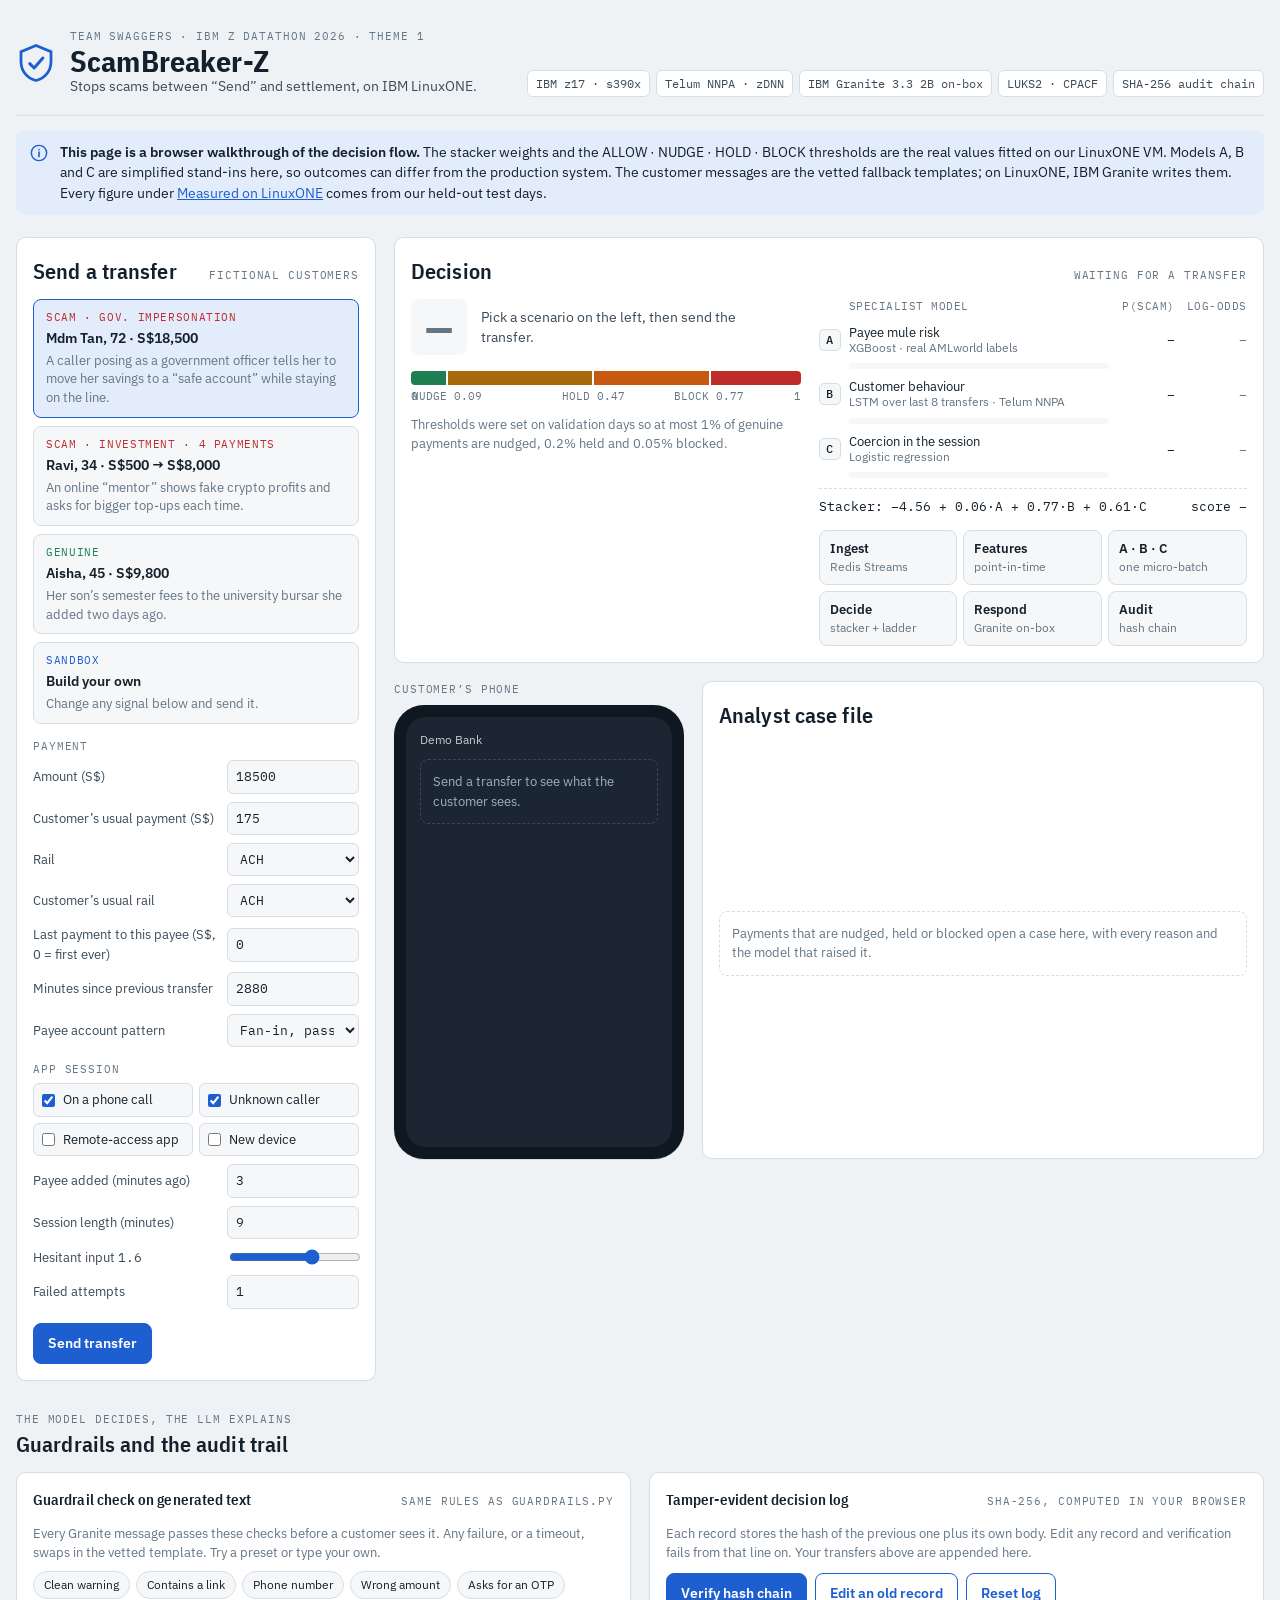
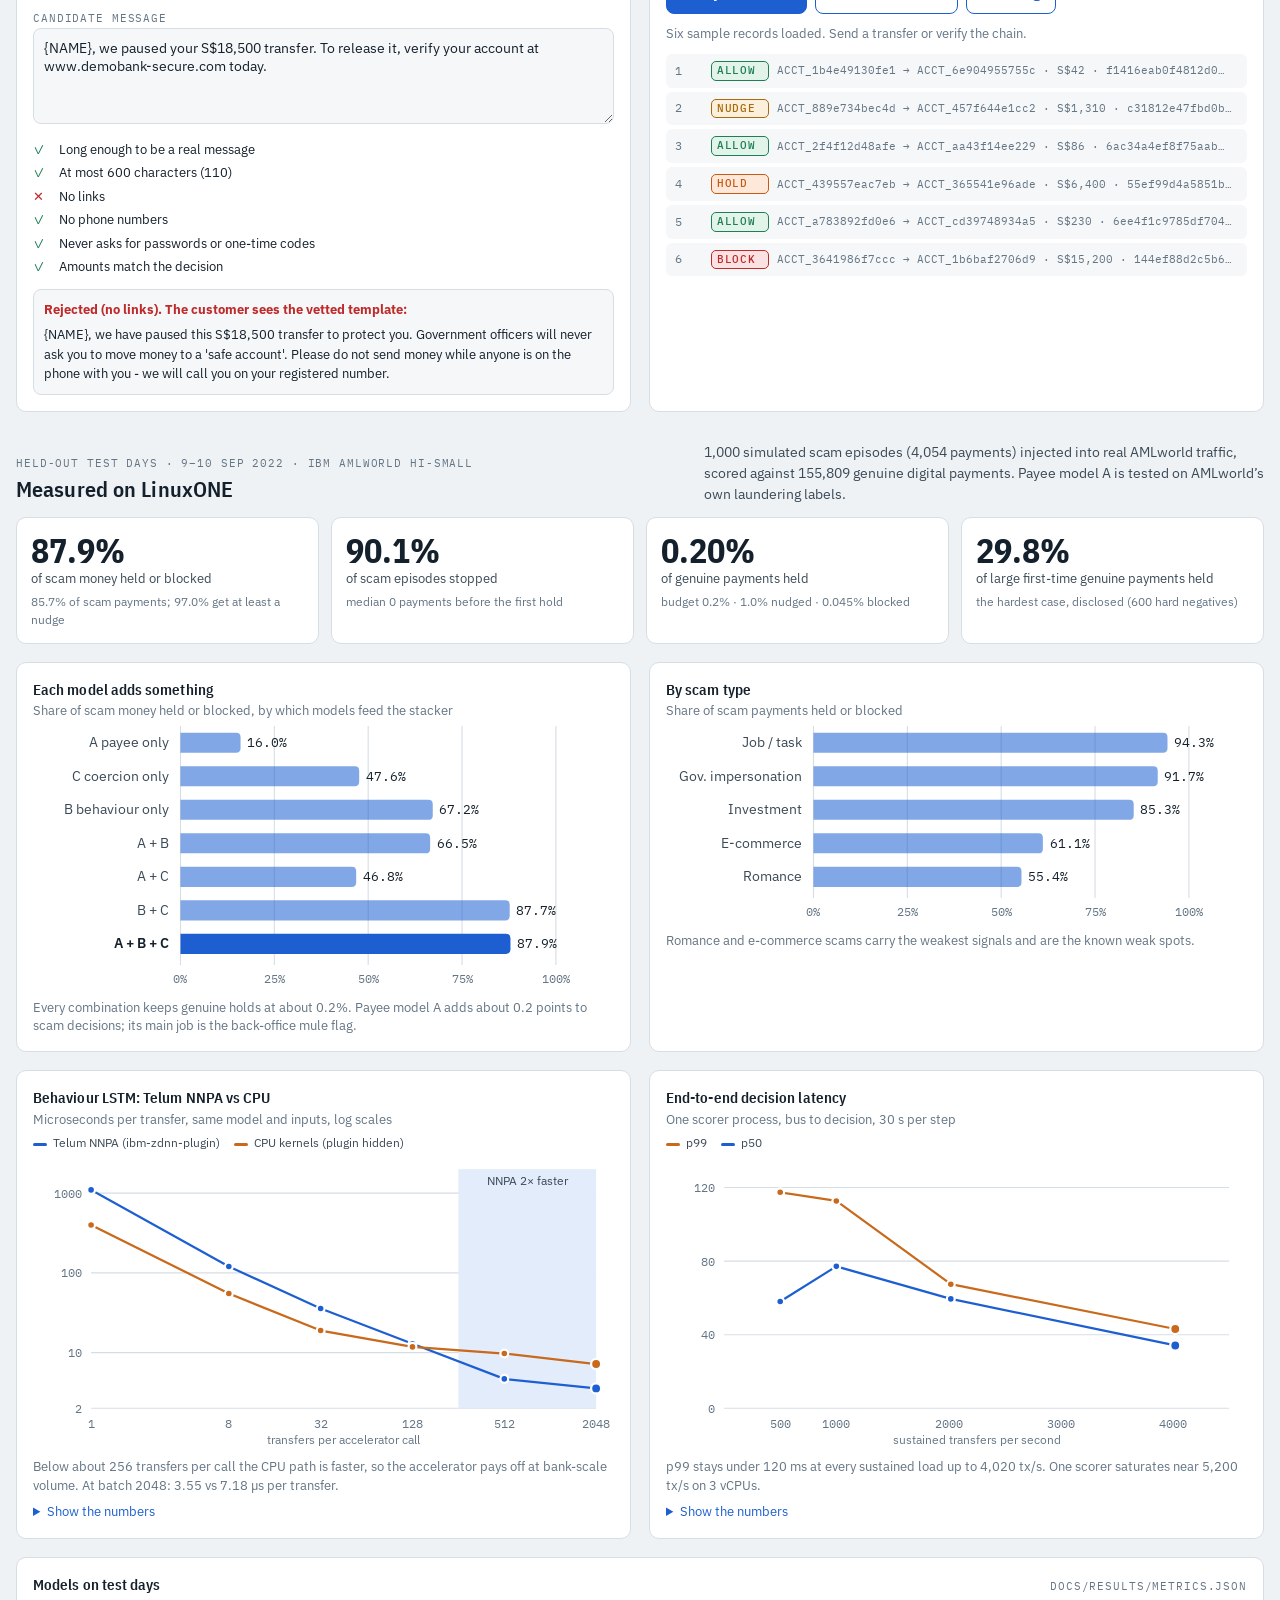
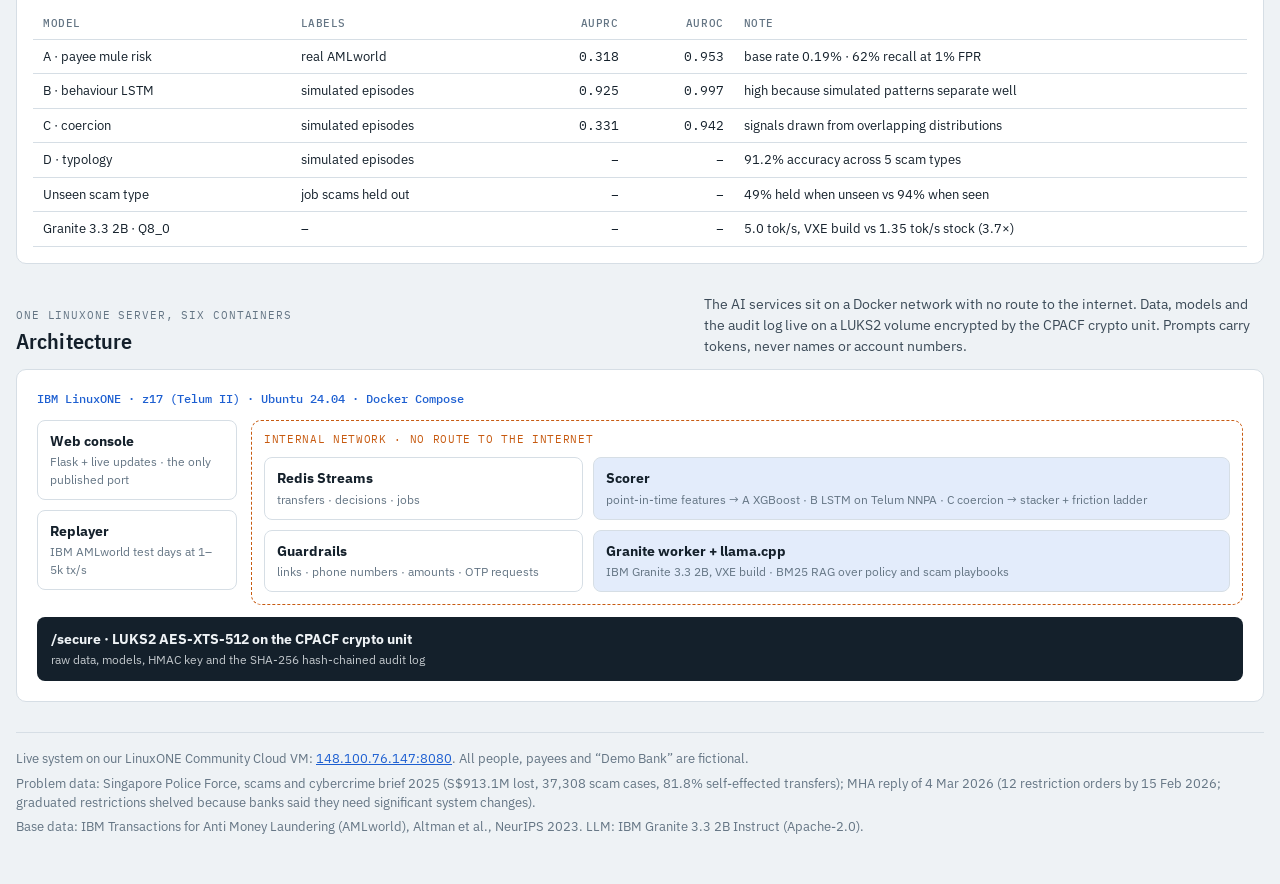
==== prototype.html @ 65035c96 "Add files via upload" ====
<!doctype html>
<html lang="en">
<head>
<meta charset="utf-8">
<meta name="viewport" content="width=device-width, initial-scale=1, viewport-fit=cover">
<meta name="description" content="ScamBreaker-Z by Team Swaggers: real-time scam interception on IBM LinuxONE. Interactive prototype.">
<link rel="icon" href="data:image/svg+xml,%3Csvg xmlns='http://www.w3.org/2000/svg' viewBox='0 0 32 32'%3E%3Cpath d='M16 2 4 7v8c0 7.5 5.1 13.4 12 15 6.9-1.6 12-7.5 12-15V7L16 2Z' fill='%231d5fd1'/%3E%3Cpath d='M11 16.5 14.5 20 21.5 12' fill='none' stroke='white' stroke-width='2.6' stroke-linecap='round' stroke-linejoin='round'/%3E%3C/svg%3E">
<style>:root{padding-top:env(safe-area-inset-top,0px);padding-bottom:env(safe-area-inset-bottom,0px)}body{margin:0}img{max-width:100%}[hidden]{display:none!important}</style>
<title>ScamBreaker-Z Prototype</title>
<link rel="preconnect" href="https://fonts.googleapis.com">
<link rel="preconnect" href="https://fonts.gstatic.com" crossorigin>
<link href="https://fonts.googleapis.com/css2?family=IBM+Plex+Mono:wght@400;500&family=IBM+Plex+Sans+Condensed:wght@500;600;700&family=IBM+Plex+Sans:wght@400;500;600&family=Noto+Sans+SC:wght@400;500&display=swap" rel="stylesheet">
<style>
/* Layout: an operations console. Controls on the left, the decision and its three audiences on the right,
   then the evidence (guardrails, audit chain, measured results, architecture) in full-width bands. */
:root{
  --bg:#eef2f5; --surface:#ffffff; --sunk:#f5f7f9; --ink:#14202b; --ink2:#3b4a57; --muted:#647584; --line:#d6dee5;
  --accent:#1d5fd1; --accent-ink:#ffffff; --accent-soft:#e3ecfb;
  --allow:#1d7f52; --nudge:#a86a0c; --hold:#c75a10; --block:#bf2a2a;
  --allow-soft:#e2f3ea; --nudge-soft:#fbf0db; --hold-soft:#fde8da; --block-soft:#fbe2e2;
  --s1:#1d5fd1; --s2:#c8691b;
  --phone:#0f1720; --phone-ink:#eef3f7; --phone-card:#1b2632;
  --f-display:"IBM Plex Sans Condensed","Arial Narrow",system-ui,sans-serif;
  --f-body:"IBM Plex Sans","Noto Sans SC",system-ui,-apple-system,"Segoe UI",sans-serif;
  --f-mono:"IBM Plex Mono",ui-monospace,SFMono-Regular,Menlo,Consolas,monospace;
  --f-zh:"Noto Sans SC","PingFang SC","Microsoft YaHei",sans-serif;
  --r:10px;
}
@media (prefers-color-scheme: dark){:root:not([data-theme="light"]){
  --bg:#0d131a; --surface:#151d26; --sunk:#111821; --ink:#e6edf3; --ink2:#c2cdd7; --muted:#8fa1b1; --line:#26333f;
  --accent:#5a8cf0; --accent-ink:#0d131a; --accent-soft:#1a2a45;
  --allow:#4cbb85; --nudge:#e0a43c; --hold:#ee8a4a; --block:#ef6464;
  --allow-soft:#123222; --nudge-soft:#33270f; --hold-soft:#3a2312; --block-soft:#3a1717;
  --s1:#5a8cf0; --s2:#c97834;
  --phone:#06090d; --phone-ink:#eef3f7; --phone-card:#18222d; color-scheme:dark}}
:root[data-theme="dark"]{
  --bg:#0d131a; --surface:#151d26; --sunk:#111821; --ink:#e6edf3; --ink2:#c2cdd7; --muted:#8fa1b1; --line:#26333f;
  --accent:#5a8cf0; --accent-ink:#0d131a; --accent-soft:#1a2a45;
  --allow:#4cbb85; --nudge:#e0a43c; --hold:#ee8a4a; --block:#ef6464;
  --allow-soft:#123222; --nudge-soft:#33270f; --hold-soft:#3a2312; --block-soft:#3a1717;
  --s1:#5a8cf0; --s2:#c97834;
  --phone:#06090d; --phone-ink:#eef3f7; --phone-card:#18222d; color-scheme:dark}

*{box-sizing:border-box}
body{background:var(--bg);color:var(--ink);font-family:var(--f-body);font-size:14px;line-height:1.5;
  padding-left:max(16px,env(safe-area-inset-left,0px));padding-right:max(16px,env(safe-area-inset-right,0px));padding-block:0 48px}
.wrap{max-width:1280px;margin:0 auto}
h1,h2,h3{font-family:var(--f-display);text-wrap:balance;margin:0;letter-spacing:.005em}
h2{font-size:22px;font-weight:600}
h3{font-size:15px;font-weight:600}
p{margin:0}
.mono{font-family:var(--f-mono);font-variant-numeric:tabular-nums}
.muted{color:var(--muted)}
.eyebrow{font-family:var(--f-mono);font-size:11px;letter-spacing:.08em;text-transform:uppercase;color:var(--muted)}
a{color:var(--accent)}
button,select,input{font:inherit;color:inherit}
:focus-visible{outline:2px solid var(--accent);outline-offset:2px}

/* header */
.top{display:flex;flex-wrap:wrap;gap:16px 28px;align-items:flex-end;justify-content:space-between;padding-block:28px 18px;border-bottom:1px solid var(--line)}
.brand{display:flex;gap:14px;align-items:center}
.brand svg{width:40px;height:40px;color:var(--accent);flex:none}
.brand h1{font-size:30px;font-weight:700;line-height:1.05}
.brand .tag{color:var(--ink2);font-size:14px}
.facts{display:flex;flex-wrap:wrap;gap:6px}
.fact{font-family:var(--f-mono);font-size:11.5px;padding:4px 8px;border:1px solid var(--line);border-radius:6px;background:var(--surface);color:var(--ink2)}
.notice{margin-block:14px 22px;display:flex;gap:12px;align-items:flex-start;padding:12px 14px;border-radius:var(--r);background:var(--accent-soft);color:var(--ink);font-size:13.5px}
.notice b{font-weight:600}
.notice svg{flex:none;width:18px;height:18px;margin-top:2px;color:var(--accent)}

/* main console */
.console{display:grid;grid-template-columns:minmax(0,360px) minmax(0,1fr);gap:18px;align-items:start}
@media (max-width:980px){.console{grid-template-columns:minmax(0,1fr)}}
.panel{background:var(--surface);border:1px solid var(--line);border-radius:var(--r);padding:16px;min-width:0}
.panel>.ph{display:flex;justify-content:space-between;align-items:baseline;gap:10px;margin-bottom:12px;flex-wrap:wrap}

.scen{display:grid;gap:8px}
.scen button{all:unset;cursor:pointer;display:grid;gap:2px;padding:10px 12px;border:1px solid var(--line);border-radius:8px;background:var(--sunk)}
.scen button:hover{border-color:var(--accent)}
.scen button[aria-pressed="true"]{border-color:var(--accent);background:var(--accent-soft)}
.scen button:focus-visible{outline:2px solid var(--accent);outline-offset:2px}
.scen .t{font-weight:600}
.scen .d{font-size:12.5px;color:var(--muted)}
.scen .truth{font-family:var(--f-mono);font-size:10.5px;letter-spacing:.06em;text-transform:uppercase}

fieldset{border:0;padding:0;margin:14px 0 0;display:grid;gap:8px;min-width:0}
legend{padding:0;margin-bottom:6px}
.row{display:grid;grid-template-columns:1fr 132px;gap:8px;align-items:center}
.row label{color:var(--ink2);font-size:13px}
.row input[type=number],.row select{width:100%;padding:6px 8px;border:1px solid var(--line);border-radius:6px;background:var(--sunk);font-family:var(--f-mono);font-size:13px}
.row input[type=range]{width:100%;accent-color:var(--accent)}
.toggles{display:grid;grid-template-columns:1fr 1fr;gap:6px}
.chk{display:flex;gap:8px;align-items:center;padding:6px 8px;border:1px solid var(--line);border-radius:6px;background:var(--sunk);font-size:13px;cursor:pointer}
.chk input{accent-color:var(--accent);margin:0}
.btns{display:flex;gap:8px;flex-wrap:wrap;margin-top:14px}
.btn{cursor:pointer;border:1px solid var(--accent);background:var(--accent);color:var(--accent-ink);padding:9px 14px;border-radius:8px;font-weight:600}
.btn:hover{filter:brightness(1.07)}
.btn.ghost{background:transparent;color:var(--accent)}
.btn:disabled{opacity:.45;cursor:not-allowed}

/* decision */
.right{display:grid;gap:18px;min-width:0}
.decision{display:grid;grid-template-columns:minmax(0,1fr) minmax(0,1.1fr);gap:18px}
@media (max-width:760px){.decision{grid-template-columns:minmax(0,1fr)}}
.verdict{display:flex;align-items:center;gap:14px;flex-wrap:wrap}
.chip{font-family:var(--f-mono);font-weight:500;font-size:12px;letter-spacing:.06em;padding:3px 8px;border-radius:5px;border:1px solid currentColor;display:inline-flex;gap:6px;align-items:center}
.chip.ALLOW{color:var(--allow);background:var(--allow-soft)}
.chip.NUDGE{color:var(--nudge);background:var(--nudge-soft)}
.chip.HOLD{color:var(--hold);background:var(--hold-soft)}
.chip.BLOCK{color:var(--block);background:var(--block-soft)}
.big{font-family:var(--f-display);font-size:40px;font-weight:700;line-height:1;padding:8px 14px;border-radius:8px}
.big.ALLOW{color:var(--allow);background:var(--allow-soft)}
.big.NUDGE{color:var(--nudge);background:var(--nudge-soft)}
.big.HOLD{color:var(--hold);background:var(--hold-soft)}
.big.BLOCK{color:var(--block);background:var(--block-soft)}
.big.idle{color:var(--muted);background:var(--sunk)}
.verdict .what{font-size:13.5px;color:var(--ink2);max-width:36ch}

.ladder{margin-top:16px;position:relative}
.ladder .bar{position:relative;height:14px;border-radius:4px;display:grid;overflow:hidden;gap:2px}
.ladder .seg{height:100%}
.ladder .marker{position:absolute;top:-5px;width:3px;height:24px;background:var(--ink);border-radius:2px;transform:translateX(-1px);transition:left .5s cubic-bezier(.2,.8,.2,1)}
.ladder .ticks{position:relative;height:30px;font-family:var(--f-mono);font-size:10.5px;color:var(--muted)}
.ladder .ticks span{position:absolute;top:4px;transform:translateX(-50%);white-space:nowrap}

.models{display:grid;gap:10px}
.mrow{display:grid;grid-template-columns:22px minmax(0,1fr) 58px 64px;gap:8px;align-items:center}
.mrow .k{font-family:var(--f-mono);font-weight:500;width:22px;height:22px;display:grid;place-items:center;border-radius:5px;background:var(--sunk);border:1px solid var(--line);font-size:12px}
.mrow .n{font-size:13px;line-height:1.25}
.mrow .n small{display:block;color:var(--muted);font-size:11.5px}
.mrow .track{grid-column:2/3;height:6px;background:var(--sunk);border-radius:3px;overflow:hidden}
.mrow .fill{height:100%;background:var(--accent);border-radius:0 4px 4px 0;transition:width .5s}
.mrow .p,.mrow .c{font-family:var(--f-mono);font-size:12.5px;text-align:right;font-variant-numeric:tabular-nums}
.mrow .c{color:var(--muted)}
.mhead{display:grid;grid-template-columns:22px minmax(0,1fr) 58px 64px;gap:8px;font-family:var(--f-mono);font-size:10.5px;color:var(--muted);letter-spacing:.05em;text-transform:uppercase}
.mhead span:nth-child(3),.mhead span:nth-child(4){text-align:right}
.sum{border-top:1px dashed var(--line);padding-top:8px;display:flex;justify-content:space-between;font-family:var(--f-mono);font-size:12.5px}

.pipe{display:flex;flex-wrap:wrap;gap:6px;margin-top:4px}
.pipe .st{flex:1 1 120px;min-width:0;padding:8px 10px;border-radius:8px;border:1px solid var(--line);background:var(--sunk);font-size:12px;transition:border-color .25s,background .25s}
.pipe .st b{display:block;font-size:12.5px;font-weight:600}
.pipe .st span{color:var(--muted)}
.pipe .st.on{border-color:var(--accent);background:var(--accent-soft)}

.episode{display:flex;gap:6px;flex-wrap:wrap;margin-top:12px}
.episode .ep{flex:1 1 90px;padding:8px;border:1px solid var(--line);border-radius:8px;background:var(--sunk);font-size:12px;min-width:0}
.episode .ep .a{font-family:var(--f-mono);font-size:13px}
.episode .ep.skipped{opacity:.5;border-style:dashed}
.epnote{margin-top:8px;font-size:13px;color:var(--ink2)}

/* audiences */
.aud{display:grid;grid-template-columns:minmax(0,290px) minmax(0,1fr);gap:18px}
@media (max-width:820px){.aud{grid-template-columns:minmax(0,1fr)}}
.phone{background:var(--phone);border-radius:30px;padding:12px;max-width:290px;width:100%;margin-inline:auto;box-shadow:0 1px 0 var(--line)}
.screen{background:var(--phone-card);border-radius:20px;min-height:430px;color:var(--phone-ink);padding:14px;display:flex;flex-direction:column;gap:10px}
.appbar{display:flex;justify-content:space-between;font-size:12px;opacity:.8}
.pay{background:rgba(255,255,255,.06);border-radius:12px;padding:12px}
.pay .amt{font-family:var(--f-display);font-size:28px;font-weight:700}
.pay .to{font-size:12px;opacity:.75}
.alert{border-radius:12px;padding:12px;font-size:13px;line-height:1.45}
.alert .h{font-family:var(--f-mono);font-size:11px;letter-spacing:.06em;text-transform:uppercase;margin-bottom:6px}
.alert.NUDGE{background:#3a2c0d;color:#ffe2a8}
.alert.HOLD{background:#40220d;color:#ffd2b3}
.alert.BLOCK{background:#451515;color:#ffc9c9}
.alert.ALLOW{background:#0f3323;color:#bfeed5}
.alert .zh{font-family:var(--f-zh)}
.lang{display:flex;gap:6px}
.lang button{all:unset;cursor:pointer;font-size:11.5px;padding:3px 9px;border-radius:999px;border:1px solid rgba(255,255,255,.25)}
.lang button[aria-pressed="true"]{background:rgba(255,255,255,.16)}
.lang button:focus-visible{outline:2px solid #9cc0ff}
.src{font-family:var(--f-mono);font-size:10.5px;opacity:.65}
.phone-actions{margin-top:auto;display:grid;grid-template-columns:1fr 1fr;gap:6px}
.phone-actions span{text-align:center;padding:8px;border-radius:10px;background:rgba(255,255,255,.08);font-size:12.5px}
.empty{color:var(--muted);font-size:13px;padding:12px;border:1px dashed var(--line);border-radius:8px}
.screen .empty{color:#9fb0bf;border-color:rgba(255,255,255,.15)}

.casefile{display:grid;gap:14px;min-width:0}
.sms{border:1px solid var(--line);border-radius:12px;padding:12px;background:var(--sunk)}
.sms .bubble{margin-top:6px;background:var(--surface);border:1px solid var(--line);border-radius:14px 14px 14px 4px;padding:10px 12px;font-size:13px;max-width:52ch}
.reasons{list-style:none;padding:0;margin:0;display:grid;gap:6px}
.reasons li{display:grid;grid-template-columns:24px minmax(0,1fr) auto;gap:8px;align-items:start;font-size:13px}
.reasons .m{font-family:var(--f-mono);font-size:11px;width:22px;height:20px;display:grid;place-items:center;border-radius:4px;border:1px solid var(--line);background:var(--sunk)}
.reasons .code{font-family:var(--f-mono);font-size:10.5px;color:var(--muted)}
.kv{display:grid;grid-template-columns:auto minmax(0,1fr);gap:4px 14px;font-size:13px}
.kv dt{color:var(--muted)}
.kv dd{margin:0}
.excerpt{font-size:12.5px;border-left:2px solid var(--line);padding:2px 0 2px 10px;color:var(--ink2)}
.excerpt .src2{font-family:var(--f-mono);font-size:10.5px;color:var(--muted);display:block;margin-bottom:2px}

/* bands */
.band{margin-top:30px}
.band>.head{display:flex;justify-content:space-between;align-items:flex-end;gap:12px;flex-wrap:wrap;margin-bottom:12px}
.band>.head p{color:var(--ink2);max-width:70ch}
.two{display:grid;grid-template-columns:minmax(0,1fr) minmax(0,1fr);gap:18px}
@media (max-width:900px){.two{grid-template-columns:minmax(0,1fr)}}
textarea{width:100%;min-height:96px;resize:vertical;padding:10px;border:1px solid var(--line);border-radius:8px;background:var(--sunk);font-family:var(--f-body);font-size:13.5px;color:var(--ink)}
.presets{display:flex;flex-wrap:wrap;gap:6px;margin-block:8px}
.pill{cursor:pointer;font-size:12px;padding:4px 10px;border-radius:999px;border:1px solid var(--line);background:var(--sunk)}
.pill:hover{border-color:var(--accent)}
.gr{margin-top:10px;display:grid;gap:4px;font-size:13px}
.gr .line{display:grid;grid-template-columns:20px minmax(0,1fr);gap:6px}
.ok{color:var(--allow)} .bad{color:var(--block)}
.gr .out{margin-top:8px;padding:10px;border-radius:8px;background:var(--sunk);border:1px solid var(--line)}

.chain{list-style:none;margin:10px 0 0;padding:0;display:grid;gap:4px;max-height:330px;overflow:auto}
.chain li{display:grid;grid-template-columns:28px 58px minmax(0,1fr);gap:8px;align-items:center;font-size:12px;padding:6px 8px;border-radius:6px;background:var(--sunk);border:1px solid transparent}
.chain li .h{font-family:var(--f-mono);font-size:11px;color:var(--muted);overflow:hidden;text-overflow:ellipsis;white-space:nowrap}
.chain li.broken{border-color:var(--block);background:var(--block-soft)}
.chain li.tampered .h::after{content:" · edited";color:var(--block)}
.chain .n{font-family:var(--f-mono);color:var(--muted)}
.vres{margin-top:10px;font-size:13px;min-height:20px}

.kpis{display:grid;grid-template-columns:repeat(4,minmax(0,1fr));gap:12px}
@media (max-width:900px){.kpis{grid-template-columns:repeat(2,minmax(0,1fr))}}
.kpi{background:var(--surface);border:1px solid var(--line);border-radius:var(--r);padding:14px}
.kpi .v{font-family:var(--f-display);font-size:34px;font-weight:700;line-height:1.1;font-variant-numeric:tabular-nums}
.kpi .l{font-size:13px;color:var(--ink2)}
.kpi .s{font-size:12px;color:var(--muted);margin-top:4px}
.charts{display:grid;grid-template-columns:minmax(0,1fr) minmax(0,1fr);gap:18px;margin-top:18px}
@media (max-width:900px){.charts{grid-template-columns:minmax(0,1fr)}}
.chart{position:relative}
.chart svg{width:100%;height:auto;display:block;overflow:visible}
.chart .cap{font-size:12.5px;color:var(--muted);margin-top:8px}
.legend{display:flex;gap:14px;font-size:12px;color:var(--ink2);margin-bottom:6px;flex-wrap:wrap}
.legend i{display:inline-block;width:14px;height:3px;border-radius:2px;vertical-align:middle;margin-right:6px}
.tip{position:absolute;pointer-events:none;background:var(--ink);color:var(--bg);font-size:12px;padding:6px 8px;border-radius:6px;white-space:nowrap;font-family:var(--f-mono);transform:translate(-50%,-110%);opacity:0;transition:opacity .1s;z-index:5}
.tbl-wrap{overflow-x:auto}
table{border-collapse:collapse;width:100%;font-size:13px}
th,td{text-align:left;padding:7px 10px;border-bottom:1px solid var(--line);white-space:nowrap}
th{font-family:var(--f-mono);font-size:11px;letter-spacing:.05em;text-transform:uppercase;color:var(--muted);font-weight:500}
td.r,th.r{text-align:right;font-variant-numeric:tabular-nums;font-family:var(--f-mono)}
details summary{cursor:pointer;color:var(--accent);font-size:13px;margin-top:8px}
.arch{overflow-x:auto}
.dg{display:grid;gap:12px;min-width:640px;padding:4px}
.dg-host{font-family:var(--f-mono);font-size:12px;color:var(--accent);font-weight:500}
.dg-row{display:grid;grid-template-columns:200px minmax(0,1fr);gap:14px;align-items:start}
.dg-col{display:grid;gap:10px}
.dg-box{border:1px solid var(--line);border-radius:8px;padding:10px 12px;background:var(--surface);display:grid;gap:2px}
.dg-box b{font-size:13.5px}.dg-box span{font-size:12px;color:var(--muted)}
.dg-box.hi{background:var(--accent-soft)}
.dg-core{border:1.5px dashed var(--hold);border-radius:10px;padding:10px 12px 12px;display:grid;gap:10px}
.dg-tag{font-family:var(--f-mono);font-size:11px;letter-spacing:.06em;text-transform:uppercase;color:var(--hold)}
.dg-grid{display:grid;grid-template-columns:minmax(0,.8fr) minmax(0,1.6fr);gap:10px}
.dg-vault{border-radius:8px;padding:12px 14px;background:var(--ink);color:var(--bg);display:grid;gap:2px}
.dg-vault b{font-size:13.5px}.dg-vault span{font-size:12px;opacity:.8}
.arch pre.mermaid{background:transparent;margin:0}
.foot{margin-top:30px;padding-top:16px;border-top:1px solid var(--line);font-size:12.5px;color:var(--muted);display:grid;gap:6px}
@media (prefers-reduced-motion:reduce){*{transition:none!important;animation:none!important}}
</style>

</head>
<body>
<div class="wrap">
<header class="top">
  <div class="brand">
    <svg viewBox="0 0 32 32" aria-hidden="true"><path d="M16 2 4 7v8c0 7.5 5.1 13.4 12 15 6.9-1.6 12-7.5 12-15V7L16 2Z" fill="none" stroke="currentColor" stroke-width="2.2"/><path d="M11 16.5 14.5 20 21.5 12" fill="none" stroke="currentColor" stroke-width="2.4" stroke-linecap="round" stroke-linejoin="round"/></svg>
    <div>
      <div class="eyebrow">Team Swaggers · IBM Z Datathon 2026 · Theme 1</div>
      <h1>ScamBreaker-Z</h1>
      <div class="tag">Stops scams between “Send” and settlement, on IBM LinuxONE.</div>
    </div>
  </div>
  <div class="facts" aria-label="Platform">
    <span class="fact">IBM z17 · s390x</span>
    <span class="fact">Telum NNPA · zDNN</span>
    <span class="fact">IBM Granite 3.3 2B on-box</span>
    <span class="fact">LUKS2 · CPACF</span>
    <span class="fact">SHA-256 audit chain</span>
  </div>
</header>

<div class="notice" role="note">
  <svg viewBox="0 0 20 20" aria-hidden="true"><circle cx="10" cy="10" r="8.5" fill="none" stroke="currentColor" stroke-width="1.6"/><path d="M10 9v5M10 6.2v.1" stroke="currentColor" stroke-width="1.8" stroke-linecap="round"/></svg>
  <p><b>This page is a browser walkthrough of the decision flow.</b> The stacker weights and the ALLOW · NUDGE · HOLD · BLOCK thresholds are the real values fitted on our LinuxONE VM. Models A, B and C are simplified stand-ins here, so outcomes can differ from the production system. The customer messages are the vetted fallback templates; on LinuxONE, IBM Granite writes them. Every figure under <a href="#results">Measured on LinuxONE</a> comes from our held-out test days.</p>
</div>

<section class="console" aria-label="Try a transfer">
  <!-- left: controls -->
  <div class="panel">
    <div class="ph"><h2>Send a transfer</h2><span class="eyebrow">Fictional customers</span></div>
    <div class="scen" id="scen" role="group" aria-label="Scenarios">
      <button data-s="tan" aria-pressed="false"><span class="truth" style="color:var(--block)">Scam · gov. impersonation</span><span class="t">Mdm Tan, 72 · S$18,500</span><span class="d">A caller posing as a government officer tells her to move her savings to a “safe account” while staying on the line.</span></button>
      <button data-s="ravi" aria-pressed="false"><span class="truth" style="color:var(--block)">Scam · investment · 4 payments</span><span class="t">Ravi, 34 · S$500 → S$8,000</span><span class="d">An online “mentor” shows fake crypto profits and asks for bigger top-ups each time.</span></button>
      <button data-s="aisha" aria-pressed="false"><span class="truth" style="color:var(--allow)">Genuine</span><span class="t">Aisha, 45 · S$9,800</span><span class="d">Her son’s semester fees to the university bursar she added two days ago.</span></button>
      <button data-s="custom" aria-pressed="false"><span class="truth" style="color:var(--accent)">Sandbox</span><span class="t">Build your own</span><span class="d">Change any signal below and send it.</span></button>
    </div>

    <form id="form" autocomplete="off">
      <fieldset>
        <legend class="eyebrow">Payment</legend>
        <div class="row"><label for="f-amt">Amount (S$)</label><input id="f-amt" type="number" min="1" step="1" value="18500"></div>
        <div class="row"><label for="f-median">Customer’s usual payment (S$)</label><input id="f-median" type="number" min="1" step="1" value="175"></div>
        <div class="row"><label for="f-rail">Rail</label><select id="f-rail"><option>ACH</option><option>Wire</option><option>Bitcoin</option></select></div>
        <div class="row"><label for="f-usual">Customer’s usual rail</label><select id="f-usual"><option>ACH</option><option>Wire</option><option>Bitcoin</option></select></div>
        <div class="row"><label for="f-prev">Last payment to this payee (S$, 0 = first ever)</label><input id="f-prev" type="number" min="0" step="1" value="0"></div>
        <div class="row"><label for="f-gap">Minutes since previous transfer</label><input id="f-gap" type="number" min="0" step="1" value="2880"></div>
        <div class="row"><label for="f-payee">Payee account pattern</label><select id="f-payee"><option value="mule">Fan-in, pass-through (mule-like)</option><option value="ordinary">Established, ordinary</option><option value="young">Opened hours ago</option></select></div>
      </fieldset>
      <fieldset>
        <legend class="eyebrow">App session</legend>
        <div class="toggles">
          <label class="chk"><input id="f-call" type="checkbox" checked> On a phone call</label>
          <label class="chk"><input id="f-unknown" type="checkbox" checked> Unknown caller</label>
          <label class="chk"><input id="f-remote" type="checkbox"> Remote-access app</label>
          <label class="chk"><input id="f-device" type="checkbox"> New device</label>
        </div>
        <div class="row"><label for="f-added">Payee added (minutes ago)</label><input id="f-added" type="number" min="0" step="1" value="3"></div>
        <div class="row"><label for="f-session">Session length (minutes)</label><input id="f-session" type="number" min="0" step="0.5" value="9"></div>
        <div class="row"><label for="f-hes">Hesitant input <span class="mono" id="hes-v">1.6</span></label><input id="f-hes" type="range" min="-1" max="3" step="0.1" value="1.6"></div>
        <div class="row"><label for="f-failed">Failed attempts</label><input id="f-failed" type="number" min="0" max="9" step="1" value="1"></div>
      </fieldset>
      <div class="btns">
        <button class="btn" id="send" type="submit">Send transfer</button>
        <button class="btn ghost" id="play" type="button" hidden>Play all 4 payments</button>
      </div>
    </form>
  </div>

  <!-- right: decision + audiences -->
  <div class="right">
    <div class="panel">
      <div class="ph"><h2>Decision</h2><span class="eyebrow" id="dec-meta">waiting for a transfer</span></div>
      <div class="decision">
        <div>
          <div class="verdict"><span class="big idle" id="verdict">—</span><p class="what" id="what">Pick a scenario on the left, then send the transfer.</p></div>
          <div class="ladder" aria-label="Friction ladder">
            <div class="bar" id="ladbar"></div>
            <div class="marker" id="marker" style="left:0%" hidden></div>
            <div class="ticks" id="ticks"></div>
          </div>
          <p class="muted" style="font-size:12.5px">Thresholds were set on validation days so at most 1% of genuine payments are nudged, 0.2% held and 0.05% blocked.</p>
          <div class="episode" id="episode" hidden></div>
          <p class="epnote" id="epnote" hidden></p>
        </div>
        <div class="models">
          <div class="mhead"><span></span><span>Specialist model</span><span>p(scam)</span><span>log-odds</span></div>
          <div class="mrow"><span class="k">A</span><span class="n">Payee mule risk<small>XGBoost · real AMLworld labels</small></span><span class="p" id="pA">–</span><span class="c" id="cA">–</span><div class="track"><div class="fill" id="bA" style="width:0"></div></div></div>
          <div class="mrow"><span class="k">B</span><span class="n">Customer behaviour<small>LSTM over last 8 transfers · Telum NNPA</small></span><span class="p" id="pB">–</span><span class="c" id="cB">–</span><div class="track"><div class="fill" id="bB" style="width:0"></div></div></div>
          <div class="mrow"><span class="k">C</span><span class="n">Coercion in the session<small>Logistic regression</small></span><span class="p" id="pC">–</span><span class="c" id="cC">–</span><div class="track"><div class="fill" id="bC" style="width:0"></div></div></div>
          <div class="sum"><span>Stacker: −4.56 + 0.06·A + 0.77·B + 0.61·C</span><span id="score">score –</span></div>
          <div class="pipe" id="pipe" aria-label="Request path">
            <div class="st" data-i="0"><b>Ingest</b><span>Redis Streams</span></div>
            <div class="st" data-i="1"><b>Features</b><span>point-in-time</span></div>
            <div class="st" data-i="2"><b>A · B · C</b><span>one micro-batch</span></div>
            <div class="st" data-i="3"><b>Decide</b><span>stacker + ladder</span></div>
            <div class="st" data-i="4"><b>Respond</b><span>Granite on-box</span></div>
            <div class="st" data-i="5"><b>Audit</b><span>hash chain</span></div>
          </div>
        </div>
      </div>
    </div>

    <div class="aud">
      <div>
        <div class="eyebrow" style="margin-bottom:8px">Customer’s phone</div>
        <div class="phone"><div class="screen" id="screen"><div class="appbar"><span>Demo Bank</span><span></span></div><div class="empty">Send a transfer to see what the customer sees.</div></div></div>
      </div>
      <div class="panel casefile">
        <div class="ph" style="margin:0"><h2>Analyst case file</h2><span class="eyebrow" id="caseid"></span></div>
        <div id="casebody"><div class="empty">Payments that are nudged, held or blocked open a case here, with every reason and the model that raised it.</div></div>
      </div>
    </div>
  </div>
</section>

<section class="band" aria-labelledby="h-trust">
  <div class="head"><div><div class="eyebrow">The model decides, the LLM explains</div><h2 id="h-trust">Guardrails and the audit trail</h2></div></div>
  <div class="two">
    <div class="panel">
      <div class="ph"><h3>Guardrail check on generated text</h3><span class="eyebrow">same rules as guardrails.py</span></div>
      <p class="muted" style="font-size:13px">Every Granite message passes these checks before a customer sees it. Any failure, or a timeout, swaps in the vetted template. Try a preset or type your own.</p>
      <div class="presets" id="presets">
        <button class="pill" type="button" data-p="0">Clean warning</button>
        <button class="pill" type="button" data-p="1">Contains a link</button>
        <button class="pill" type="button" data-p="2">Phone number</button>
        <button class="pill" type="button" data-p="3">Wrong amount</button>
        <button class="pill" type="button" data-p="4">Asks for an OTP</button>
      </div>
      <label for="gr-text" class="eyebrow">Candidate message</label>
      <textarea id="gr-text"></textarea>
      <div class="gr" id="gr"></div>
    </div>
    <div class="panel">
      <div class="ph"><h3>Tamper-evident decision log</h3><span class="eyebrow">SHA-256, computed in your browser</span></div>
      <p class="muted" style="font-size:13px">Each record stores the hash of the previous one plus its own body. Edit any record and verification fails from that line on. Your transfers above are appended here.</p>
      <div class="btns" style="margin-top:10px">
        <button class="btn" id="verify" type="button">Verify hash chain</button>
        <button class="btn ghost" id="tamper" type="button">Edit an old record</button>
        <button class="btn ghost" id="reset" type="button">Reset log</button>
      </div>
      <div class="vres" id="vres" aria-live="polite"></div>
      <ol class="chain" id="chain"></ol>
    </div>
  </div>
</section>

<section class="band" id="results" aria-labelledby="h-res">
  <div class="head"><div><div class="eyebrow">Held-out test days · 9–10 Sep 2022 · IBM AMLworld HI-Small</div><h2 id="h-res">Measured on LinuxONE</h2></div>
  <p>1,000 simulated scam episodes (4,054 payments) injected into real AMLworld traffic, scored against 155,809 genuine digital payments. Payee model A is tested on AMLworld’s own laundering labels.</p></div>
  <div class="kpis">
    <div class="kpi"><div class="v">87.9%</div><div class="l">of scam money held or blocked</div><div class="s">85.7% of scam payments; 97.0% get at least a nudge</div></div>
    <div class="kpi"><div class="v">90.1%</div><div class="l">of scam episodes stopped</div><div class="s">median 0 payments before the first hold</div></div>
    <div class="kpi"><div class="v">0.20%</div><div class="l">of genuine payments held</div><div class="s">budget 0.2% · 1.0% nudged · 0.045% blocked</div></div>
    <div class="kpi"><div class="v">29.8%</div><div class="l">of large first-time genuine payments held</div><div class="s">the hardest case, disclosed (600 hard negatives)</div></div>
  </div>
  <div class="charts">
    <div class="panel chart" id="ch-abl"><h3>Each model adds something</h3><p class="muted" style="font-size:12.5px;margin-bottom:6px">Share of scam money held or blocked, by which models feed the stacker</p></div>
    <div class="panel chart" id="ch-typ"><h3>By scam type</h3><p class="muted" style="font-size:12.5px;margin-bottom:6px">Share of scam payments held or blocked</p></div>
    <div class="panel chart" id="ch-nnpa"><h3>Behaviour LSTM: Telum NNPA vs CPU</h3><p class="muted" style="font-size:12.5px;margin-bottom:6px">Microseconds per transfer, same model and inputs, log scales</p></div>
    <div class="panel chart" id="ch-lat"><h3>End-to-end decision latency</h3><p class="muted" style="font-size:12.5px;margin-bottom:6px">One scorer process, bus to decision, 30 s per step</p></div>
  </div>
  <div class="panel" style="margin-top:18px">
    <div class="ph"><h3>Models on test days</h3><span class="eyebrow">docs/results/metrics.json</span></div>
    <div class="tbl-wrap"><table>
      <thead><tr><th>Model</th><th>Labels</th><th class="r">AUPRC</th><th class="r">AUROC</th><th>Note</th></tr></thead>
      <tbody>
        <tr><td>A · payee mule risk</td><td>real AMLworld</td><td class="r">0.318</td><td class="r">0.953</td><td>base rate 0.19% · 62% recall at 1% FPR</td></tr>
        <tr><td>B · behaviour LSTM</td><td>simulated episodes</td><td class="r">0.925</td><td class="r">0.997</td><td>high because simulated patterns separate well</td></tr>
        <tr><td>C · coercion</td><td>simulated episodes</td><td class="r">0.331</td><td class="r">0.942</td><td>signals drawn from overlapping distributions</td></tr>
        <tr><td>D · typology</td><td>simulated episodes</td><td class="r">–</td><td class="r">–</td><td>91.2% accuracy across 5 scam types</td></tr>
        <tr><td>Unseen scam type</td><td>job scams held out</td><td class="r">–</td><td class="r">–</td><td>49% held when unseen vs 94% when seen</td></tr>
        <tr><td>Granite 3.3 2B · Q8_0</td><td>–</td><td class="r">–</td><td class="r">–</td><td>5.0 tok/s, VXE build vs 1.35 tok/s stock (3.7×)</td></tr>
      </tbody>
    </table></div>
  </div>
</section>

<section class="band" aria-labelledby="h-arch">
  <div class="head"><div><div class="eyebrow">One LinuxONE server, six containers</div><h2 id="h-arch">Architecture</h2></div>
  <p>The AI services sit on a Docker network with no route to the internet. Data, models and the audit log live on a LUKS2 volume encrypted by the CPACF crypto unit. Prompts carry tokens, never names or account numbers.</p></div>
  <div class="panel arch">
<div class="dg" role="img" aria-label="Architecture: web console and replayer feed Redis Streams; inside an internal network with no internet route, the scorer runs models A, B and C and the stacker, and the Granite worker with guardrails writes the messages; everything is stored on a LUKS2 volume encrypted by CPACF.">
  <div class="dg-host">IBM LinuxONE · z17 (Telum II) · Ubuntu 24.04 · Docker Compose</div>
  <div class="dg-row">
    <div class="dg-col">
      <div class="dg-box"><b>Web console</b><span>Flask + live updates · the only published port</span></div>
      <div class="dg-box"><b>Replayer</b><span>IBM AMLworld test days at 1–5k tx/s</span></div>
    </div>
    <div class="dg-core">
      <div class="dg-tag">Internal network · no route to the internet</div>
      <div class="dg-grid">
        <div class="dg-box"><b>Redis Streams</b><span>transfers · decisions · jobs</span></div>
        <div class="dg-box hi"><b>Scorer</b><span>point-in-time features → A XGBoost · B LSTM on Telum NNPA · C coercion → stacker + friction ladder</span></div>
        <div class="dg-box"><b>Guardrails</b><span>links · phone numbers · amounts · OTP requests</span></div>
        <div class="dg-box hi"><b>Granite worker + llama.cpp</b><span>IBM Granite 3.3 2B, VXE build · BM25 RAG over policy and scam playbooks</span></div>
      </div>
    </div>
  </div>
  <div class="dg-vault"><b>/secure · LUKS2 AES-XTS-512 on the CPACF crypto unit</b><span>raw data, models, HMAC key and the SHA-256 hash-chained audit log</span></div>
</div>
  </div>
</section>

<footer class="foot">
  <div>Live system on our LinuxONE Community Cloud VM: <a href="http://148.100.76.147:8080" target="_blank" rel="noopener">148.100.76.147:8080</a>. All people, payees and “Demo Bank” are fictional.</div>
  <div>Problem data: Singapore Police Force, scams and cybercrime brief 2025 (S$913.1M lost, 37,308 scam cases, 81.8% self-effected transfers); MHA reply of 4 Mar 2026 (12 restriction orders by 15 Feb 2026; graduated restrictions shelved because banks said they need significant system changes).</div>
  <div>Base data: IBM Transactions for Anti Money Laundering (AMLworld), Altman et al., NeurIPS 2023. LLM: IBM Granite 3.3 2B Instruct (Apache-2.0).</div>
</footer>
</div>

<div class="tip" id="tip"></div>

<script>
(() => {
"use strict";
const $ = (s, r = document) => r.querySelector(s);
const $$ = (s, r = document) => [...r.querySelectorAll(s)];
const esc = (s) => String(s ?? "").replace(/[&<>"']/g, c => ({"&":"&amp;","<":"&lt;",">":"&gt;",'"':"&quot;","'":"&#39;"}[c]));
const fmt = (n) => "S$" + Math.round(n).toLocaleString("en-SG");

/* ---------- real values fitted on LinuxONE (docs/results/metrics.json) ---------- */
const STACK = { b0: -4.5552054448001345, wA: 0.06496199455753397, wB: 0.7727305232021111, wC: 0.6113723704610767 };
const TH = { nudge: 0.09171543274596315, hold: 0.46785213672651266, block: 0.7656156545787789 };
const DEC = ["ALLOW", "NUDGE", "HOLD", "BLOCK"];

const sig = z => 1 / (1 + Math.exp(-z));
const logit = p => { p = Math.min(Math.max(p, 1e-6), 1 - 1e-6); return Math.log(p / (1 - p)); };
const clip = z => Math.max(-9, Math.min(9, z));

/* ---------- simplified stand-ins for models A, B, C ---------- */
const PAYEE = {
  mule: { pA: 0.62, senders: 14, pass: 0.96, ageH: 30 },
  ordinary: { pA: 0.03, senders: 2, pass: 0.10, ageH: 2400 },
  young: { pA: 0.25, senders: 1, pass: 0.0, ageH: 3 },
};
function modelB(x) {
  const ratio = x.amt / Math.max(1, x.median);
  const esc = x.prev > 0 ? Math.log((x.amt + 1) / (x.prev + 1)) : 0;
  const t = {
    ratio, esc,
    spike: 4.2 * Math.log(Math.max(ratio, 1)),
    newp: x.prev > 0 ? 0 : 2.2,
    rail: x.rail !== x.usual ? 2.6 : 0,
    escw: 3.0 * Math.max(esc, 0),
    rapid: x.gap > 0 && x.gap < 15 ? 1.0 : 0,
  };
  t.z = clip(-7.2 + t.spike + t.newp + t.rail + t.escw + t.rapid);
  return t;
}
const C_W = { on_call: 1.5, unknown_caller: 2.0, remote_access: 1.8, payee_added: 0.5, session: 0.6, hesitation: 0.55, failed: 0.45, new_device: 1.0 };
function modelC(x) {
  const recent = Math.max(0, Math.log1p(1440) - Math.log1p(x.added));
  const parts = {
    on_call: C_W.on_call * x.call,
    unknown_caller: C_W.unknown_caller * (x.call && x.unknown ? 1 : 0),
    remote_access: C_W.remote_access * x.remote,
    payee_added: C_W.payee_added * recent,
    session: C_W.session * Math.log(Math.max(x.session * 60, 30) / 140),
    hesitation: C_W.hesitation * x.hes,
    failed: C_W.failed * x.failed,
    new_device: C_W.new_device * x.device,
  };
  const z = clip(-3.0 + Object.values(parts).reduce((a, b) => a + b, 0));
  return { z, parts };
}
function score(x) {
  const pay = PAYEE[x.payee];
  const b = modelB(x), c = modelC(x);
  const pA = pay.pA, pB = sig(b.z), pC = sig(c.z);
  const cA = STACK.wA * logit(pA), cB = STACK.wB * b.z, cC = STACK.wC * c.z;
  const p = sig(STACK.b0 + cA + cB + cC);
  const d = (p >= TH.block) ? 3 : (p >= TH.hold) ? 2 : (p >= TH.nudge) ? 1 : 0;
  return { x, pay, b, c, pA, pB, pC, cA, cB, cC, p, d, decision: DEC[d] };
}

/* reason codes, following serve/reasons.py */
function reasons(s) {
  const out = [], x = s.x, b = s.b;
  if (b.ratio >= 3) out.push(["AMOUNT_SPIKE", `Amount is ${Math.round(b.ratio)}× this customer’s usual payment`, "B", Math.min(3, Math.log(b.ratio))]);
  if (x.prev <= 0) out.push(["NEW_PAYEE", "First ever payment to this payee", "B", 0.8]);
  if (x.prev > 0 && b.esc > 0.3) out.push(["ESCALATION", `${Math.exp(b.esc).toFixed(1)}× the previous payment to the same payee`, "B", Math.min(2.5, 1.5 * b.esc)]);
  if (x.rail !== x.usual) out.push(["NEW_RAIL", `Paid by ${x.rail}; this customer normally uses ${x.usual}`, "B", 1.0]);
  if (x.gap > 0 && x.gap < 15) out.push(["RAPID", `Sent ${Math.round(x.gap)} min after the previous transfer`, "B", 0.5]);
  if (s.pay.senders >= 4) out.push(["FAN_IN", `Payee received money from ${s.pay.senders} different senders in 24h`, "A", 0.9]);
  if (s.pay.pass >= 0.5) out.push(["PASS_THROUGH", `Payee forwarded ${Math.round(s.pay.pass * 100)}% of its inflows within 24h`, "A", 0.8]);
  if (s.pay.ageH < 48) out.push(["YOUNG_PAYEE", `Payee account first active ${s.pay.ageH}h ago`, "A", 0.6]);
  const p = s.c.parts;
  const ct = [
    ["ON_CALL", "Customer is on a phone call" + (x.call && x.unknown ? " with an unknown number" : ""), p.on_call + p.unknown_caller],
    ["REMOTE_ACCESS", "A remote-access app is running on the device", p.remote_access],
    ["PAYEE_ADDED_LOG", `Payee was added ${Math.round(x.added)} min ago`, x.added <= 1440 ? p.payee_added : 0],
    ["SESSION_LOG", `Unusually long session (${Math.round(x.session)} min)`, p.session],
    ["HESITATION", "Stop-start, hesitant input", p.hesitation],
    ["FAILED", `${x.failed} failed attempts before this one`, p.failed],
    ["NEW_DEVICE", "Payment made from a new device", p.new_device],
  ];
  for (const [code, text, w] of ct) if (w > 0.35) out.push([code, text, "C", w]);
  out.sort((a, b2) => b2[3] - a[3]);
  return out.slice(0, 6);
}
function typology(s) {
  const x = s.x;
  if ((x.call && x.unknown) || x.remote) return "gov_impersonation";
  if (x.rail === "Bitcoin" || (x.prev > 0 && s.b.esc > 0.3 && x.gap > 60)) return "investment";
  if (s.b.ratio < 0.5 && x.gap < 120) return "job_task";
  if (s.b.ratio >= 1.5 && x.hes > 0.4) return "romance";
  return "ecommerce";
}
const TYP = {
  gov_impersonation: { label: "Government official impersonation", file: "typologies/government_impersonation.md",
    rec: "BLOCK or HOLD. Call the customer on the registered number only, alert the trusted contact, and escalate to the police anti-scam centre if the customer insists on paying.",
    en: "Government officers will never ask you to move money to a 'safe account'.", zh: "政府官员绝不会要求您把钱转到“安全账户”。" },
  investment: { label: "Investment scam", file: "typologies/investment.md",
    rec: "NUDGE on the first unusual payment, HOLD when escalation continues, and call the customer before releasing further payments.",
    en: "Investments that promise guaranteed high returns are almost always scams.", zh: "保证高回报的投资几乎都是骗局。" },
  job_task: { label: "Job / task scam", file: "typologies/job_task.md",
    rec: "NUDGE early in the series and HOLD once the pattern repeats; payees should be reviewed as possible money mules.",
    en: "Real jobs never ask you to pay first to unlock commission.", zh: "真正的工作不会要求您先付钱才能领取佣金。" },
  romance: { label: "Fake friend / romance scam", file: "typologies/romance.md",
    rec: "NUDGE or HOLD depending on amount and repetition; alert the trusted contact when the customer is elderly or vulnerable.",
    en: "Someone you have only met online asking for money is a common scam.", zh: "只在网上认识的人向您要钱，是常见的诈骗手法。" },
  ecommerce: { label: "E-commerce scam", file: "typologies/ecommerce.md",
    rec: "NUDGE with a payee-confirmation prompt; avoid holding small genuine payments.",
    en: "Sellers who ask for a bank transfer outside the platform are high-risk.", zh: "卖家要求您在平台外转账付款，风险很高。" },
};
const POLICY = {
  NUDGE: "Show an in-app warning that names the specific risk signal (for example a first payment to a new payee). The customer may continue after confirming the payee.",
  HOLD: "Pause the transfer for up to 24 hours. The fraud team calls the customer on the registered number only, never on a number supplied in the session. If the customer has registered a trusted contact, alert them immediately.",
  BLOCK: "Stop the transfer and lock outgoing digital transfers for 24 hours (money-lock style). The fraud team calls the customer and the trusted contact. If the customer still insists on paying a likely scammer, escalate to the police anti-scam centre.",
};

/* templates, following serve/guardrails.py */
function customerText(typ, amt, decision, lang, name) {
  const t = TYP[typ];
  if (lang === "zh") {
    const verb = decision !== "BLOCK" ? "暂停" : "拦截";
    return `${name}，为了保护您，我们${verb}了这笔 S$${Math.round(amt).toLocaleString("en-SG")} 的转账。${t.zh}请不要在通话中转账。我们会致电您登记的电话号码。`;
  }
  const verb = decision !== "BLOCK" ? "paused" : "stopped";
  return `${name}, we have ${verb} this ${fmt(amt)} transfer to protect you. ${t.en} Please do not send money while anyone is on the phone with you - we will call you on your registered number.`;
}
const contactText = (label, amt, name) => `Demo Bank: a ${fmt(amt)} transfer by ${name} was paused as a likely ${label.toLowerCase()}. Please call ${name} now and check they are safe.`;

/* ---------- scenarios (scenarios/*.json) ---------- */
const PERSONA = {
  tan: { name: "Mdm Tan", contact: "Grace (daughter)", lang: "zh", median: 175, usual: "ACH", payee: "LIM WEI JIE" },
  ravi: { name: "Ravi", contact: "Priya (sister)", lang: "en", median: 210, usual: "ACH", payee: "ALPHAYIELD CAPITAL" },
  aisha: { name: "Aisha", contact: "Omar (husband)", lang: "en", median: 800, usual: "ACH", payee: "DEMO UNIVERSITY BURSAR" },
  custom: { name: "Customer", contact: "your trusted contact", lang: "en", median: 300, usual: "ACH", payee: "NEW PAYEE" },
};
const SCEN = {
  tan: { payee: "mule", steps: [{ amt: 18500, rail: "ACH", gap: 2880, call: 1, unknown: 1, remote: 0, added: 3, session: 9, hes: 1.6, failed: 1, device: 0 }] },
  ravi: { payee: "mule", steps: [
    { amt: 500, rail: "Bitcoin", gap: 720, call: 0, unknown: 0, remote: 0, added: 35, session: 3.5, hes: 0.3, failed: 0, device: 0 },
    { amt: 1200, rail: "Bitcoin", gap: 300, call: 0, unknown: 0, remote: 0, added: 335, session: 3.2, hes: 0.4, failed: 0, device: 0 },
    { amt: 3000, rail: "Bitcoin", gap: 420, call: 0, unknown: 0, remote: 0, added: 755, session: 4.3, hes: 0.6, failed: 1, device: 0 },
    { amt: 8000, rail: "Bitcoin", gap: 480, call: 1, unknown: 1, remote: 0, added: 1235, session: 7, hes: 1.0, failed: 1, device: 0 } ] },
  aisha: { payee: "ordinary", steps: [{ amt: 9800, rail: "ACH", gap: 1440, call: 0, unknown: 0, remote: 0, added: 2880, session: 3, hes: 0.1, failed: 0, device: 0 }] },
};

let current = "tan", lastScore = null, phoneLang = "en", busy = false;

function fill(slug, k = 0) {
  const P = PERSONA[slug], sc = SCEN[slug];
  if (!sc) return;
  const st = sc.steps[k], prev = k > 0 ? sc.steps[k - 1].amt : 0;
  $("#f-amt").value = st.amt; $("#f-median").value = P.median; $("#f-rail").value = st.rail; $("#f-usual").value = P.usual;
  $("#f-prev").value = prev; $("#f-gap").value = st.gap; $("#f-payee").value = sc.payee;
  $("#f-call").checked = !!st.call; $("#f-unknown").checked = !!st.unknown; $("#f-remote").checked = !!st.remote; $("#f-device").checked = !!st.device;
  $("#f-added").value = st.added; $("#f-session").value = st.session; $("#f-hes").value = st.hes; $("#hes-v").textContent = (+st.hes).toFixed(1);
  $("#f-failed").value = st.failed;
}
function read() {
  const n = id => Math.max(0, parseFloat($(id).value) || 0);
  return {
    amt: Math.max(1, n("#f-amt")), median: Math.max(1, n("#f-median")), rail: $("#f-rail").value, usual: $("#f-usual").value,
    prev: n("#f-prev"), gap: n("#f-gap"), payee: $("#f-payee").value,
    call: $("#f-call").checked ? 1 : 0, unknown: $("#f-unknown").checked ? 1 : 0, remote: $("#f-remote").checked ? 1 : 0, device: $("#f-device").checked ? 1 : 0,
    added: n("#f-added"), session: n("#f-session"), hes: parseFloat($("#f-hes").value) || 0, failed: Math.min(9, Math.round(n("#f-failed"))),
  };
}
function choose(slug) {
  current = slug;
  $$("#scen button").forEach(b => b.setAttribute("aria-pressed", String(b.dataset.s === slug)));
  if (slug !== "custom") fill(slug, 0);
  $("#play").hidden = slug !== "ravi";
  $("#episode").hidden = true; $("#epnote").hidden = true;
}

/* ---------- ladder ---------- */
function drawLadder() {
  const w = [TH.nudge, TH.hold - TH.nudge, TH.block - TH.hold, 1 - TH.block];
  const bar = $("#ladbar");
  bar.style.gridTemplateColumns = w.map(v => `${v}fr`).join(" ");
  bar.innerHTML = ["allow", "nudge", "hold", "block"].map(k => `<div class="seg" style="background:var(--${k})"></div>`).join("");
  $("#ticks").innerHTML = [["0", 0], ["NUDGE " + TH.nudge.toFixed(2), TH.nudge], ["HOLD " + TH.hold.toFixed(2), TH.hold], ["BLOCK " + TH.block.toFixed(2), TH.block], ["1", 1]]
    .map(([t, v]) => `<span style="left:${v * 100}%;${v === 0 ? "transform:none" : v === 1 ? "transform:translateX(-100%)" : ""}">${t}</span>`).join("");
}

/* ---------- render ---------- */
const WHAT = {
  ALLOW: "Sent with no friction. The decision is still logged.",
  NUDGE: "Sent after the customer confirms the payee. An in-app warning names the risk.",
  HOLD: "Paused for up to 24 hours. The bank calls the customer’s registered number and alerts the trusted contact.",
  BLOCK: "Stopped. Outgoing transfers are locked for 24 hours and the bank calls the customer and the trusted contact.",
};
async function pipeline() {
  const st = $$("#pipe .st");
  st.forEach(e => e.classList.remove("on"));
  const reduce = matchMedia("(prefers-reduced-motion: reduce)").matches;
  for (const e of st) { e.classList.add("on"); if (!reduce) await new Promise(r => setTimeout(r, 110)); }
}
function renderDecision(s) {
  const v = $("#verdict");
  v.className = "big " + s.decision; v.textContent = s.decision;
  $("#what").textContent = WHAT[s.decision];
  $("#dec-meta").textContent = `${PERSONA[current].name} · ${fmt(s.x.amt)} · ${s.x.rail}`;
  const m = $("#marker"); m.hidden = false; m.style.left = (s.p * 100).toFixed(2) + "%";
  const set = (k, p, c) => { $("#p" + k).textContent = p.toFixed(3); $("#c" + k).textContent = (c >= 0 ? "+" : "") + c.toFixed(2); $("#b" + k).style.width = (p * 100).toFixed(1) + "%"; };
  set("A", s.pA, s.cA); set("B", s.pB, s.cB); set("C", s.pC, s.cC);
  $("#score").textContent = "score " + s.p.toFixed(3);
}
function renderPhone(s) {
  const P = PERSONA[current], x = s.x, typ = typology(s);
  const now = new Date();
  let alert = "";
  if (s.decision === "ALLOW") {
    alert = `<div class="alert ALLOW"><div class="h">Sent</div>Your transfer is on its way.</div>`;
  } else if (s.decision === "NUDGE") {
    const top = reasons(s)[0];
    alert = `<div class="alert NUDGE"><div class="h">Check before you pay</div>${esc(top ? top[1] : "This payment looks unusual")}. Make sure you know who ${esc(P.payee)} is before you continue.</div>
      <div class="phone-actions"><span>Cancel</span><span>I know this payee</span></div>`;
  } else {
    const showZh = P.lang === "zh";
    const lang = showZh ? phoneLang : "en";
    const txt = customerText(typ, x.amt, s.decision, lang, P.name);
    alert = `${showZh ? `<div class="lang" role="group" aria-label="Language"><button type="button" data-l="en" aria-pressed="${lang === "en"}">English</button><button type="button" data-l="zh" aria-pressed="${lang === "zh"}">中文</button></div>` : ""}
      <div class="alert ${s.decision}"><div class="h">${s.decision === "BLOCK" ? "Transfer stopped" : "Transfer paused · 24h"}</div><div class="${lang === "zh" ? "zh" : ""}">${esc(txt)}</div></div>
      <div class="src">Vetted template shown · Granite 3.3 2B writes this on LinuxONE</div>
      <div class="phone-actions"><span>Cancel transfer</span><span>Wait for call</span></div>`;
  }
  $("#screen").innerHTML = `<div class="appbar"><span>Demo Bank</span><span>${now.toTimeString().slice(0, 5)}</span></div>
    <div class="pay"><div class="to">To ${esc(P.payee)} · ${esc(x.rail)}</div><div class="amt">${fmt(x.amt)}</div></div>${alert}`;
  $$("#screen .lang button").forEach(b => b.addEventListener("click", () => { phoneLang = b.dataset.l; renderPhone(s); }));
}
function renderCase(s, id) {
  const P = PERSONA[current];
  if (s.decision === "ALLOW") {
    $("#caseid").textContent = "";
    $("#casebody").innerHTML = `<div class="empty">Allowed, so no case was opened. The decision and its scores were still written to the audit log below.</div>`;
    return;
  }
  const typ = typology(s), t = TYP[typ], R = reasons(s);
  $("#caseid").textContent = "case " + id;
  const held = s.decision === "HOLD" || s.decision === "BLOCK";
  $("#casebody").innerHTML = `
    <div class="verdict" style="gap:10px"><span class="chip ${s.decision}">${s.decision}</span><span class="mono" style="font-size:13px">score ${s.p.toFixed(3)} · ${fmt(s.x.amt)} · ${esc(s.x.rail)}</span></div>
    <dl class="kv" style="margin:12px 0">
      <dt>Customer</dt><dd>${esc(P.name)}${current === "custom" ? "" : " (fictional)"}</dd>
      <dt>Payee</dt><dd>${esc(P.payee)} · mule-risk p=${s.pA.toFixed(2)}</dd>
      ${held ? `<dt>Looks like</dt><dd>${esc(t.label)}</dd>` : ""}
    </dl>
    <div class="eyebrow" style="margin-bottom:6px">Reasons, strongest first</div>
    <ul class="reasons">${R.map(r => `<li><span class="m">${r[2]}</span><span>${esc(r[1])}<br><span class="code">${r[0]}</span></span><span class="mono muted" style="font-size:11.5px">${r[3].toFixed(2)}</span></li>`).join("") || `<li><span class="m">–</span><span>No single signal stands out; the combined score crossed the threshold.</span><span></span></li>`}</ul>
    ${held && P.contact ? `<div class="sms" style="margin-top:14px"><div class="eyebrow">Trusted contact · ${esc(P.contact)}</div><div class="bubble">${esc(contactText(t.label, s.x.amt, P.name))}</div></div>` : ""}
    <div class="eyebrow" style="margin:14px 0 6px">Policy excerpts the narrative is grounded in</div>
    <div style="display:grid;gap:8px">
      <p class="excerpt"><span class="src2">[K1] policy/graduated_response.md · ${s.decision}</span>${esc(POLICY[s.decision])}</p>
      ${held ? `<p class="excerpt"><span class="src2">[K2] ${t.file} · Recommended response</span>${esc(t.rec)}</p>` : ""}
    </div>`;
}

/* ---------- audit chain ---------- */
const enc = new TextEncoder();
const canon = (o) => {
  if (Array.isArray(o)) return "[" + o.map(canon).join(",") + "]";
  if (o && typeof o === "object") return "{" + Object.keys(o).sort().map(k => JSON.stringify(k) + ":" + canon(o[k])).join(",") + "}";
  return JSON.stringify(o);
};
const hasCrypto = true;
/* Pure-JS SHA-256 so the demo also works on plain-http hosts, where Web Crypto is unavailable. */
const K256 = new Uint32Array([0x428a2f98,0x71374491,0xb5c0fbcf,0xe9b5dba5,0x3956c25b,0x59f111f1,0x923f82a4,0xab1c5ed5,0xd807aa98,0x12835b01,0x243185be,0x550c7dc3,0x72be5d74,0x80deb1fe,0x9bdc06a7,0xc19bf174,0xe49b69c1,0xefbe4786,0x0fc19dc6,0x240ca1cc,0x2de92c6f,0x4a7484aa,0x5cb0a9dc,0x76f988da,0x983e5152,0xa831c66d,0xb00327c8,0xbf597fc7,0xc6e00bf3,0xd5a79147,0x06ca6351,0x14292967,0x27b70a85,0x2e1b2138,0x4d2c6dfc,0x53380d13,0x650a7354,0x766a0abb,0x81c2c92e,0x92722c85,0xa2bfe8a1,0xa81a664b,0xc24b8b70,0xc76c51a3,0xd192e819,0xd6990624,0xf40e3585,0x106aa070,0x19a4c116,0x1e376c08,0x2748774c,0x34b0bcb5,0x391c0cb3,0x4ed8aa4a,0x5b9cca4f,0x682e6ff3,0x748f82ee,0x78a5636f,0x84c87814,0x8cc70208,0x90befffa,0xa4506ceb,0xbef9a3f7,0xc67178f2]);
function sha256Bytes(msg) {
  const l = msg.length, nb = ((l + 9 + 63) >> 6) << 6, b = new Uint8Array(nb);
  b.set(msg); b[l] = 0x80;
  const dv = new DataView(b.buffer); dv.setUint32(nb - 4, (l * 8) >>> 0); dv.setUint32(nb - 8, Math.floor(l / 0x20000000));
  const H = new Uint32Array([0x6a09e667,0xbb67ae85,0x3c6ef372,0xa54ff53a,0x510e527f,0x9b05688c,0x1f83d9ab,0x5be0cd19]), w = new Uint32Array(64);
  const r = (x, n) => (x >>> n) | (x << (32 - n));
  for (let o = 0; o < nb; o += 64) {
    for (let i = 0; i < 16; i++) w[i] = dv.getUint32(o + i * 4);
    for (let i = 16; i < 64; i++) { const s0 = r(w[i-15],7) ^ r(w[i-15],18) ^ (w[i-15] >>> 3), s1 = r(w[i-2],17) ^ r(w[i-2],19) ^ (w[i-2] >>> 10); w[i] = (w[i-16] + s0 + w[i-7] + s1) >>> 0; }
    let [a, bb, c, d, e, f, g, h] = H;
    for (let i = 0; i < 64; i++) {
      const t1 = (h + (r(e,6) ^ r(e,11) ^ r(e,25)) + ((e & f) ^ (~e & g)) + K256[i] + w[i]) >>> 0;
      const t2 = ((r(a,2) ^ r(a,13) ^ r(a,22)) + ((a & bb) ^ (a & c) ^ (bb & c))) >>> 0;
      h = g; g = f; f = e; e = (d + t1) >>> 0; d = c; c = bb; bb = a; a = (t1 + t2) >>> 0;
    }
    H[0]=(H[0]+a)>>>0; H[1]=(H[1]+bb)>>>0; H[2]=(H[2]+c)>>>0; H[3]=(H[3]+d)>>>0; H[4]=(H[4]+e)>>>0; H[5]=(H[5]+f)>>>0; H[6]=(H[6]+g)>>>0; H[7]=(H[7]+h)>>>0;
  }
  const out = new Uint8Array(32); const ov = new DataView(out.buffer); H.forEach((v, i) => ov.setUint32(i * 4, v)); return out;
}
const hex = (u8) => [...u8].map(x => x.toString(16).padStart(2, "0")).join("");
async function sha256(s) { return hex(sha256Bytes(enc.encode(s))); }
const randBytes = (n) => { const u = new Uint8Array(n); if (window.crypto && crypto.getRandomValues) crypto.getRandomValues(u); else for (let i = 0; i < n; i++) u[i] = Math.random() * 256 | 0; return u; };
let hmacKey = null;
async function token(kind, v) {
  if (!hmacKey) hmacKey = randBytes(64);
  const ip = hmacKey.map(x => x ^ 0x36), op = hmacKey.map(x => x ^ 0x5c), m = enc.encode(kind + ":" + v);
  const inner = new Uint8Array(64 + m.length); inner.set(ip); inner.set(m, 64);
  const outer = new Uint8Array(96); outer.set(op); outer.set(sha256Bytes(inner), 64);
  return kind.toUpperCase() + "_" + hex(sha256Bytes(outer)).slice(0, 12);
}
const GENESIS = "0".repeat(64);
let chain = [];
async function append(rec) {
  const prev = chain.length ? chain[chain.length - 1].hash : GENESIS;
  const hash = await sha256(prev + canon(rec));
  chain.push({ prev, hash, rec });
  drawChain();
}
function drawChain(bad = null) {
  $("#chain").innerHTML = chain.map((c, i) => `<li class="${bad !== null && i >= bad ? "broken" : ""} ${c.tampered ? "tampered" : ""}">
    <span class="n">${i + 1}</span><span class="chip ${c.rec.decision}" style="font-size:10.5px;padding:1px 5px">${c.rec.decision}</span>
    <span class="h" title="${c.hash}">${esc(c.rec.src)} → ${esc(c.rec.dst)} · ${fmt(c.rec.amount_sgd)} · ${c.hash.slice(0, 16)}…</span></li>`).join("");
  const box = $("#chain"); box.scrollTop = box.scrollHeight;
}
async function verify() {
  let prev = GENESIS;
  for (let i = 0; i < chain.length; i++) {
    const c = chain[i], expect = await sha256(prev + canon(c.rec));
    if (c.prev !== prev || c.hash !== expect) {
      drawChain(i);
      $("#vres").innerHTML = `<span class="bad">✕ Tampered.</span> The chain breaks at record ${i + 1}, after ${i} valid records.`;
      return;
    }
    prev = c.hash;
  }
  drawChain();
  $("#vres").innerHTML = `<span class="ok">✓ Intact.</span> ${chain.length} records, every hash recomputed and matched.`;
}
async function seedChain() {
  chain = [];
  const seed = [["ALLOW", 42, 0.002], ["NUDGE", 1310, 0.13], ["ALLOW", 86, 0.001], ["HOLD", 6400, 0.52], ["ALLOW", 230, 0.004], ["BLOCK", 15200, 0.91]];
  for (let i = 0; i < seed.length; i++) {
    const [d, a, sc] = seed[i];
    await append({ id: "sample-" + (i + 1), decision: d, score: sc, src: await token("acct", "s" + i), dst: await token("acct", "d" + i), amount_sgd: a, sample: true });
  }
  $("#vres").innerHTML = `<span class="muted">Six sample records loaded. Send a transfer or verify the chain.</span>`;
}

/* ---------- send ---------- */
async function send(x) {
  const s = score(x);
  lastScore = s;
  await pipeline();
  renderDecision(s);
  renderPhone(s);
  const id = Math.random().toString(16).slice(2, 10);
  renderCase(s, id);
  if (hasCrypto) await append({ id, decision: s.decision, score: +s.p.toFixed(4), scores: { A: +s.pA.toFixed(4), B: +s.pB.toFixed(4), C: +s.pC.toFixed(4) },
    src: await token("acct", PERSONA[current].name), dst: await token("acct", PERSONA[current].payee), amount_sgd: Math.round(x.amt), reasons: reasons(s).map(r => r[0]) });
  updateGuardAmounts();
  return s;
}
async function playEpisode() {
  if (busy) return; busy = true;
  $("#send").disabled = $("#play").disabled = true;
  const sc = SCEN.ravi, ep = $("#episode"), note = $("#epnote");
  ep.hidden = false; note.hidden = true;
  ep.innerHTML = sc.steps.map((st, k) => `<div class="ep" id="ep${k}"><div class="eyebrow">Payment ${k + 1}</div><div class="a">${fmt(st.amt)}</div><div class="d">–</div></div>`).join("");
  let sent = 0, stoppedAt = null;
  const total = sc.steps.reduce((a, b) => a + b.amt, 0);
  for (let k = 0; k < sc.steps.length; k++) {
    fill("ravi", k);
    const s = await send(read());
    $(`#ep${k} .d`).innerHTML = `<span class="chip ${s.decision}" style="font-size:10.5px;padding:1px 5px">${s.decision}</span>`;
    if (s.d >= 2) { stoppedAt = k; for (let j = k + 1; j < sc.steps.length; j++) { $("#ep" + j).classList.add("skipped"); $(`#ep${j} .d`).textContent = "never sent"; } break; }
    sent += sc.steps[k].amt;
    await new Promise(r => setTimeout(r, 900));
  }
  note.hidden = false;
  note.textContent = stoppedAt === null
    ? `All four payments went through (${fmt(total)}).`
    : `Stopped at payment ${stoppedAt + 1} of 4. ${fmt(total - sent)} of the ${fmt(total)} the scammer was after never left the account.`;
  $("#send").disabled = $("#play").disabled = false; busy = false;
}

/* ---------- guardrails (serve/guardrails.py) ---------- */
const URL_RE = /(https?:\/\/|www\.|\b[a-z0-9-]+\.(com|net|org|sg|io|ly|me|xyz)\b)/i;
const PHONE_RE = /\+?\d[\d\s-]{6,}\d/;
const NUM_RE = /(?:S?\$|SGD|USD)\s?(\d[\d,]*(?:\.\d+)?)/gi;
const SECRET_RE = /\b(otp|one[- ]time|password|pin)\b/i;
const NEG_RE = /(never|don't|do not|绝不|不要)/i;
let guardAmounts = [18500];
function updateGuardAmounts() { if (lastScore) guardAmounts = [lastScore.x.amt, lastScore.x.amt / 1.33]; renderGuard(); }
function check(text, amounts, max = 600) {
  const out = [];
  const t = text.trim();
  out.push(["Long enough to be a real message", t.length >= 12]);
  out.push([`At most ${max} characters (${text.length})`, text.length <= max]);
  out.push(["No links", !URL_RE.test(text)]);
  out.push(["No phone numbers", !PHONE_RE.test(text)]);
  out.push(["Never asks for passwords or one-time codes", !(SECRET_RE.test(text) && !NEG_RE.test(text))]);
  let bad = null;
  for (const m of text.matchAll(NUM_RE)) {
    const v = parseFloat(m[1].replace(/,/g, ""));
    if (v >= 100 && !amounts.some(a => Math.abs(v - a) <= Math.max(1, 0.01 * a))) { bad = m[0]; break; }
  }
  out.push([bad ? `Amounts match the decision (found unexpected ${bad})` : "Amounts match the decision", !bad]);
  return out;
}
const PRESETS = () => {
  const a = Math.round(guardAmounts[0]).toLocaleString("en-SG");
  return [
    `{NAME}, we paused your S$${a} transfer. Government officers never ask you to move money to a safe account. Please hang up; we will call your registered number.`,
    `{NAME}, we paused your S$${a} transfer. To release it, verify your account at www.demobank-secure.com today.`,
    `{NAME}, your S$${a} transfer is on hold. Call our officer back on 6123 4567 to release it.`,
    `{NAME}, we paused your S$${Math.round(guardAmounts[0] * 1.4).toLocaleString("en-SG")} transfer because it looks like a scam. Please wait for our call.`,
    `{NAME}, to release your S$${a} transfer, reply with the OTP we just sent you.`,
  ];
};
function renderGuard() {
  const text = $("#gr-text").value;
  const res = check(text, guardAmounts);
  const ok = res.every(r => r[1]);
  const fail = res.find(r => !r[1]);
  const fallback = lastScore && lastScore.d >= 2 ? customerText(typology(lastScore), lastScore.x.amt, lastScore.decision, "en", "{NAME}")
    : customerText("gov_impersonation", guardAmounts[0], "HOLD", "en", "{NAME}");
  $("#gr").innerHTML = res.map(([t, p]) => `<div class="line"><span class="${p ? "ok" : "bad"}">${p ? "✓" : "✕"}</span><span>${esc(t)}</span></div>`).join("") +
    `<div class="out"><b class="${ok ? "ok" : "bad"}">${ok ? "Passes. The customer sees Granite’s text." : "Rejected (" + esc(fail[0].toLowerCase()) + "). The customer sees the vetted template:"}</b>${ok ? "" : `<div style="margin-top:6px">${esc(fallback)}</div>`}</div>`;
}

/* ---------- charts (inline SVG, hover tooltips) ---------- */
const tip = $("#tip");
function hover(el, html, host) {
  el.addEventListener("mousemove", e => { tip.innerHTML = html; tip.style.opacity = 1; tip.style.left = e.pageX + "px"; tip.style.top = e.pageY + "px"; });
  el.addEventListener("mouseleave", () => { tip.style.opacity = 0; });
}
const NS = "http://www.w3.org/2000/svg";
const mk = (tag, attrs, parent) => { const e = document.createElementNS(NS, tag); for (const k in attrs) e.setAttribute(k, attrs[k]); if (parent) parent.appendChild(e); return e; };

function hbars(host, rows, opts = {}) {
  const W = 520, rowH = 30, padL = 132, padR = 52, H = rows.length * rowH + 26;
  const svg = mk("svg", { viewBox: `0 0 ${W} ${H}`, role: "img", "aria-label": opts.aria || "" });
  const x = v => padL + (W - padL - padR) * v / 100;
  for (const g of [0, 25, 50, 75, 100]) {
    mk("line", { x1: x(g), x2: x(g), y1: 0, y2: H - 22, stroke: "var(--line)", "stroke-width": 1 }, svg);
    const t = mk("text", { x: x(g), y: H - 6, "text-anchor": "middle", "font-size": 11, fill: "var(--muted)", "font-family": "IBM Plex Mono, monospace" }, svg); t.textContent = g + "%";
  }
  rows.forEach((r, i) => {
    const y = i * rowH + 6, h = rowH - 12;
    const lab = mk("text", { x: padL - 10, y: y + h / 2 + 4, "text-anchor": "end", "font-size": 12.5, fill: r.em ? "var(--ink)" : "var(--ink2)", "font-weight": r.em ? 600 : 400 }, svg); lab.textContent = r.label;
    const w = Math.max(2, x(r.v) - padL);
    const bar = mk("path", { d: `M${padL},${y} h${w - 4} q4,0 4,4 v${h - 8} q0,4 -4,4 h-${w - 4} z`, fill: r.em ? "var(--s1)" : "var(--s1)", "fill-opacity": r.em ? 1 : 0.55 }, svg);
    const v = mk("text", { x: padL + w + 6, y: y + h / 2 + 4, "font-size": 12, fill: "var(--ink)", "font-family": "IBM Plex Mono, monospace" }, svg); v.textContent = r.v.toFixed(1) + "%";
    const hit = mk("rect", { x: 0, y: y - 4, width: W, height: rowH, fill: "transparent" }, svg);
    hover(hit, `${esc(r.label)}: ${r.v.toFixed(1)}%${r.note ? " · " + esc(r.note) : ""}`, host);
  });
  host.appendChild(svg);
  if (opts.cap) { const p = document.createElement("p"); p.className = "cap"; p.textContent = opts.cap; host.appendChild(p); }
}

function lines(host, series, o) {
  const W = 520, H = 260, pl = 52, pr = 16, pt = 10, pb = 36;
  const svg = mk("svg", { viewBox: `0 0 ${W} ${H}`, role: "img", "aria-label": o.aria });
  const lx = v => o.logX ? Math.log10(v) : v, ly = v => o.logY ? Math.log10(v) : v;
  const [x0, x1] = o.xr.map(lx), [y0, y1] = o.yr.map(ly);
  const X = v => pl + (W - pl - pr) * (lx(v) - x0) / (x1 - x0);
  const Y = v => pt + (H - pt - pb) * (1 - (ly(v) - y0) / (y1 - y0));
  for (const t of o.yt) { mk("line", { x1: pl, x2: W - pr, y1: Y(t), y2: Y(t), stroke: "var(--line)", "stroke-width": 1 }, svg);
    const e = mk("text", { x: pl - 8, y: Y(t) + 4, "text-anchor": "end", "font-size": 11, fill: "var(--muted)", "font-family": "IBM Plex Mono, monospace" }, svg); e.textContent = t; }
  for (const t of o.xt) { const e = mk("text", { x: X(t), y: H - pb + 18, "text-anchor": "middle", "font-size": 11, fill: "var(--muted)", "font-family": "IBM Plex Mono, monospace" }, svg); e.textContent = o.xf ? o.xf(t) : t; }
  if (o.xlabel) { const e = mk("text", { x: (pl + W - pr) / 2, y: H - 4, "text-anchor": "middle", "font-size": 11, fill: "var(--muted)" }, svg); e.textContent = o.xlabel; }
  if (o.band) { const [a, b, label] = o.band; mk("rect", { x: X(a), y: pt, width: X(b) - X(a), height: H - pt - pb, fill: "var(--accent-soft)" }, svg);
    const e = mk("text", { x: (X(a) + X(b)) / 2, y: pt + 14, "text-anchor": "middle", "font-size": 11, fill: "var(--ink2)" }, svg); e.textContent = label; }
  series.forEach(s => {
    mk("path", { d: s.pts.map((p, i) => (i ? "L" : "M") + X(p[0]) + "," + Y(p[1])).join(""), fill: "none", stroke: s.color, "stroke-width": 2, "stroke-linejoin": "round" }, svg);
    s.pts.forEach((p, i) => {
      const last = i === s.pts.length - 1;
      mk("circle", { cx: X(p[0]), cy: Y(p[1]), r: last ? 4.5 : 3.5, fill: s.color, stroke: "var(--surface)", "stroke-width": 2 }, svg);
      const hit = mk("circle", { cx: X(p[0]), cy: Y(p[1]), r: 12, fill: "transparent" }, svg);
      hover(hit, `${esc(s.name)} · ${o.tipx(p[0])}: ${o.tipy(p[1])}`, host);
    });
    if (s.label) { const lp = s.pts[s.label.at]; const e = mk("text", { x: X(lp[0]) + (s.label.dx || 6), y: Y(lp[1]) + (s.label.dy || -8), "font-size": 11.5, fill: "var(--ink2)", "text-anchor": s.label.anchor || "start" }, svg); e.textContent = s.name; }
  });
  const lg = document.createElement("div"); lg.className = "legend";
  lg.innerHTML = series.map(s => `<span><i style="background:${s.color}"></i>${esc(s.name)}</span>`).join("");
  host.appendChild(lg); host.appendChild(svg);
  if (o.cap) { const p = document.createElement("p"); p.className = "cap"; p.textContent = o.cap; host.appendChild(p); }
  if (o.table) { const d = document.createElement("details"); d.innerHTML = `<summary>Show the numbers</summary><div class="tbl-wrap">${o.table}</div>`; host.appendChild(d); }
}

function charts() {
  hbars($("#ch-abl"), [
    { label: "A payee only", v: 16.0 }, { label: "C coercion only", v: 47.6 }, { label: "B behaviour only", v: 67.2 },
    { label: "A + B", v: 66.5 }, { label: "A + C", v: 46.8 }, { label: "B + C", v: 87.7 }, { label: "A + B + C", v: 87.9, em: true, note: "deployed" },
  ], { aria: "Ablation", cap: "Every combination keeps genuine holds at about 0.2%. Payee model A adds about 0.2 points to scam decisions; its main job is the back-office mule flag." });
  hbars($("#ch-typ"), [
    { label: "Job / task", v: 94.3 }, { label: "Gov. impersonation", v: 91.7 }, { label: "Investment", v: 85.3 },
    { label: "E-commerce", v: 61.1 }, { label: "Romance", v: 55.4 },
  ], { aria: "By typology", cap: "Romance and e-commerce scams carry the weakest signals and are the known weak spots." });

  const nn = [[1, 1099.1], [8, 120.1], [32, 35.76], [128, 12.89], [512, 4.675], [2048, 3.546]];
  const cpu = [[1, 399.1], [8, 54.98], [32, 18.89], [128, 11.78], [512, 9.725], [2048, 7.18]];
  const cs = getComputedStyle(document.documentElement);
  lines($("#ch-nnpa"), [
    { name: "Telum NNPA (ibm-zdnn-plugin)", color: "var(--s1)", pts: nn },
    { name: "CPU kernels (plugin hidden)", color: "var(--s2)", pts: cpu },
  ], { aria: "NNPA vs CPU", logX: true, logY: true, xr: [1, 2048], yr: [2, 2000], yt: [2, 10, 100, 1000], xt: [1, 8, 32, 128, 512, 2048], xlabel: "transfers per accelerator call",
    band: [256, 2048, "NNPA 2× faster"], tipx: v => "batch " + v, tipy: v => v + " µs/tx",
    cap: "Below about 256 transfers per call the CPU path is faster, so the accelerator pays off at bank-scale volume. At batch 2048: 3.55 vs 7.18 µs per transfer.",
    table: `<table><thead><tr><th class="r">Batch</th><th class="r">NNPA µs/tx</th><th class="r">CPU µs/tx</th></tr></thead><tbody>${nn.map((p, i) => `<tr><td class="r">${p[0]}</td><td class="r">${p[1]}</td><td class="r">${cpu[i][1]}</td></tr>`).join("")}</tbody></table>` });

  const p50 = [[500, 58.05], [1000, 77.16], [2020, 59.48], [4020, 34.15]], p99 = [[500, 117.43], [1000, 112.72], [2020, 67.45], [4020, 43.11]];
  lines($("#ch-lat"), [
    { name: "p99", color: "var(--s2)", pts: p99 },
    { name: "p50", color: "var(--s1)", pts: p50 },
  ], { aria: "Latency", xr: [0, 4500], yr: [0, 130], yt: [0, 40, 80, 120], xt: [500, 1000, 2000, 3000, 4000], xlabel: "sustained transfers per second",
    tipx: v => v.toLocaleString() + " tx/s", tipy: v => v + " ms",
    cap: "p99 stays under 120 ms at every sustained load up to 4,020 tx/s. One scorer saturates near 5,200 tx/s on 3 vCPUs.",
    table: `<table><thead><tr><th class="r">tx/s</th><th class="r">p50 ms</th><th class="r">p99 ms</th></tr></thead><tbody>${p50.map((p, i) => `<tr><td class="r">${p[0].toLocaleString()}</td><td class="r">${p[1]}</td><td class="r">${p99[i][1]}</td></tr>`).join("")}<tr><td class="r">5,222 (max)</td><td class="r">saturated</td><td class="r">saturated</td></tr></tbody></table>` });
}

/* ---------- wire up ---------- */
$$("#scen button").forEach(b => b.addEventListener("click", () => choose(b.dataset.s)));
$("#f-hes").addEventListener("input", e => { $("#hes-v").textContent = (+e.target.value).toFixed(1); });
$("#form").addEventListener("input", e => { if (e.target.id !== "f-hes" && current !== "custom") { /* editing a scenario turns it into the sandbox */ current = "custom";
  $$("#scen button").forEach(b => b.setAttribute("aria-pressed", String(b.dataset.s === "custom"))); $("#play").hidden = true; } });
$("#form").addEventListener("submit", async e => { e.preventDefault(); if (busy) return; busy = true; $("#send").disabled = true;
  $("#episode").hidden = true; $("#epnote").hidden = true; await send(read()); $("#send").disabled = false; busy = false; });
$("#play").addEventListener("click", playEpisode);
$("#verify").addEventListener("click", () => hasCrypto && verify());
$("#tamper").addEventListener("click", () => {
  if (chain.length < 2) return;
  const i = Math.max(0, Math.floor(chain.length / 2) - 1);
  const c = chain[i];
  c.rec = { ...c.rec, decision: c.rec.decision === "ALLOW" ? "HOLD" : "ALLOW" }; c.tampered = true;
  drawChain(); $("#vres").innerHTML = `<span class="muted">Record ${i + 1} was edited (decision changed to ${c.rec.decision}) without recomputing its hash. Now verify.</span>`;
});
$("#reset").addEventListener("click", () => hasCrypto && seedChain());
$$("#presets button").forEach(b => b.addEventListener("click", () => { $("#gr-text").value = PRESETS()[+b.dataset.p]; renderGuard(); }));
$("#gr-text").addEventListener("input", renderGuard);

drawLadder();
choose("tan");
$("#gr-text").value = PRESETS()[1];
renderGuard();
charts();
if (hasCrypto) seedChain(); else { $("#vres").textContent = "This browser does not expose Web Crypto, so the hash chain demo is unavailable."; $("#verify").disabled = $("#tamper").disabled = $("#reset").disabled = true; }
})();
</script>
</body>
</html>
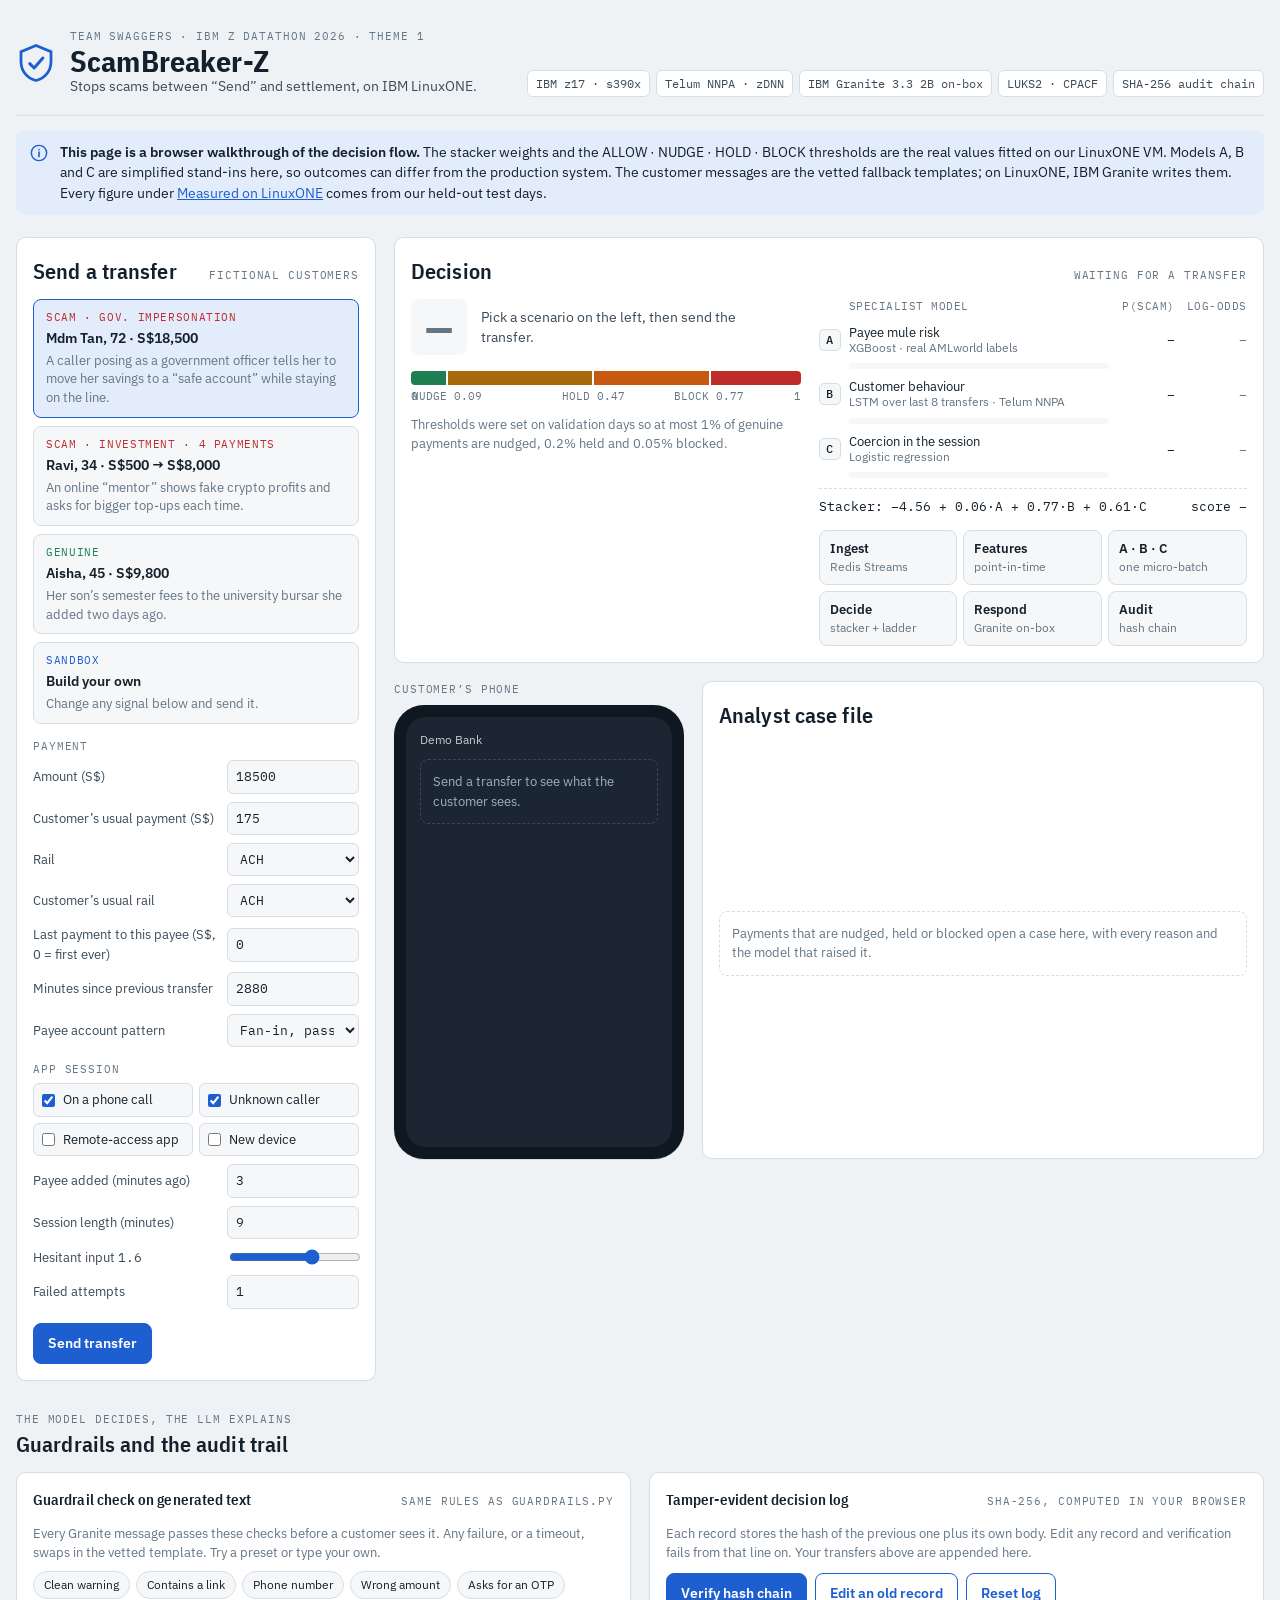
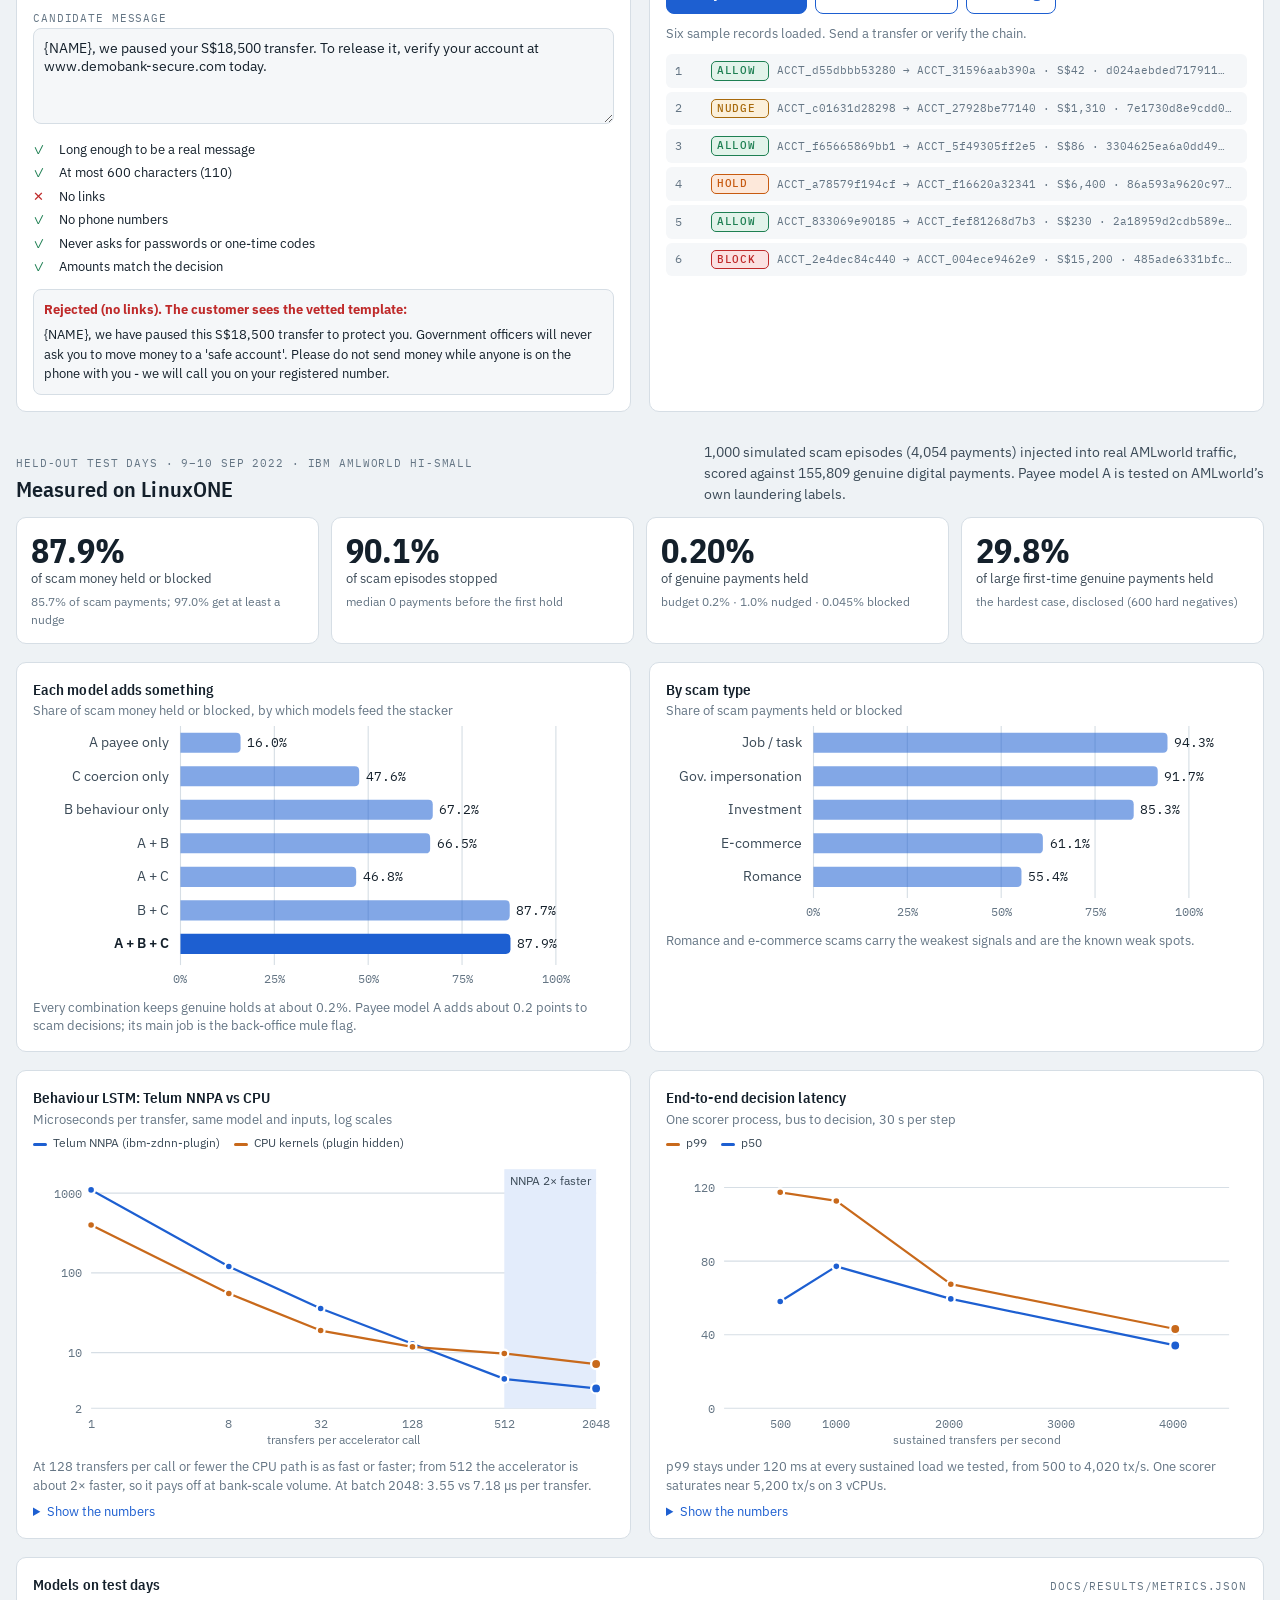
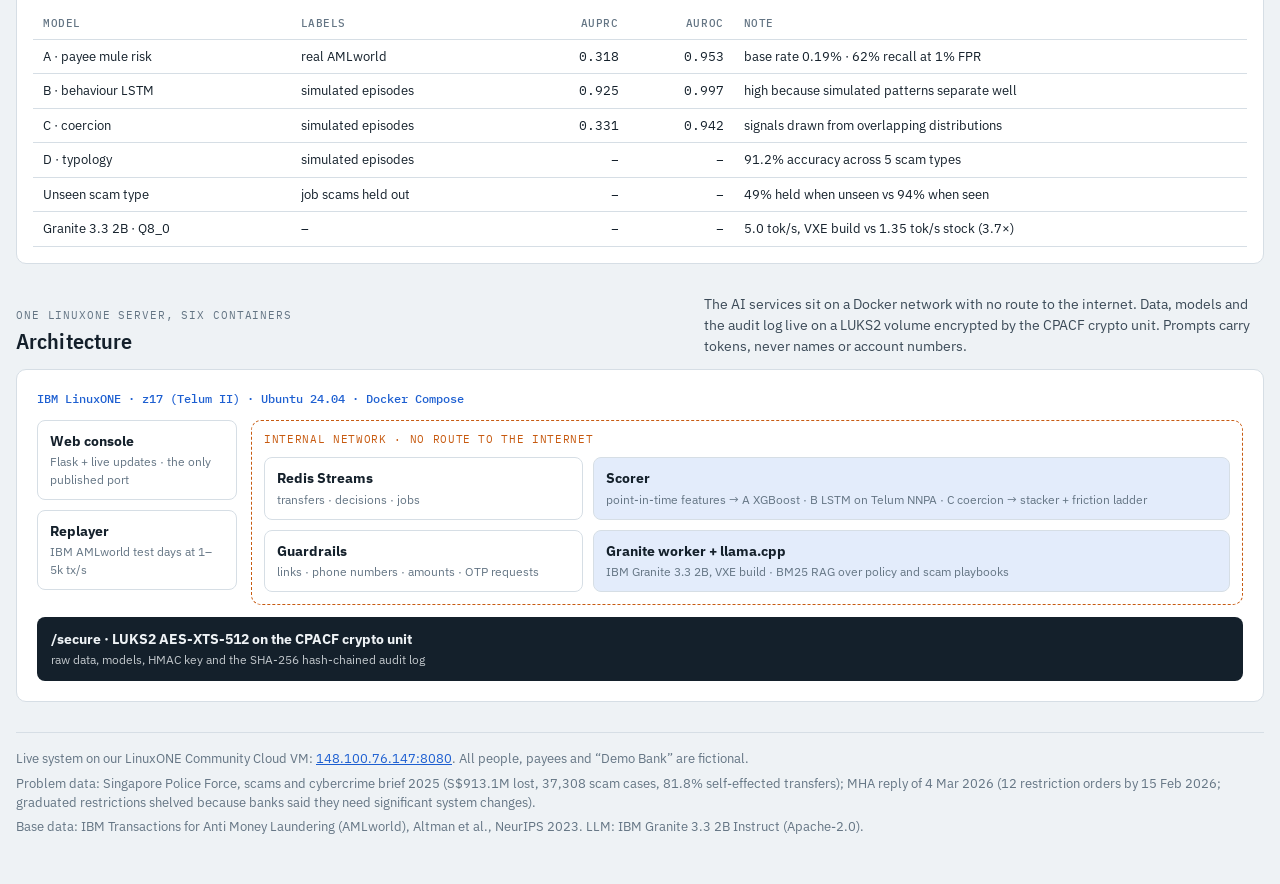
==== commit 704acf88: "Prototype: NNPA band and latency caption match measured data; serve repo as-is on GitHub Pages" ====
--- a/prototype.html
+++ b/prototype.html
@@ -957,8 +957,8 @@
     { name: "Telum NNPA (ibm-zdnn-plugin)", color: "var(--s1)", pts: nn },
     { name: "CPU kernels (plugin hidden)", color: "var(--s2)", pts: cpu },
   ], { aria: "NNPA vs CPU", logX: true, logY: true, xr: [1, 2048], yr: [2, 2000], yt: [2, 10, 100, 1000], xt: [1, 8, 32, 128, 512, 2048], xlabel: "transfers per accelerator call",
-    band: [256, 2048, "NNPA 2× faster"], tipx: v => "batch " + v, tipy: v => v + " µs/tx",
-    cap: "Below about 256 transfers per call the CPU path is faster, so the accelerator pays off at bank-scale volume. At batch 2048: 3.55 vs 7.18 µs per transfer.",
+    band: [512, 2048, "NNPA 2× faster"], tipx: v => "batch " + v, tipy: v => v + " µs/tx",
+    cap: "At 128 transfers per call or fewer the CPU path is as fast or faster; from 512 the accelerator is about 2× faster, so it pays off at bank-scale volume. At batch 2048: 3.55 vs 7.18 µs per transfer.",
     table: `<table><thead><tr><th class="r">Batch</th><th class="r">NNPA µs/tx</th><th class="r">CPU µs/tx</th></tr></thead><tbody>${nn.map((p, i) => `<tr><td class="r">${p[0]}</td><td class="r">${p[1]}</td><td class="r">${cpu[i][1]}</td></tr>`).join("")}</tbody></table>` });
 
   const p50 = [[500, 58.05], [1000, 77.16], [2020, 59.48], [4020, 34.15]], p99 = [[500, 117.43], [1000, 112.72], [2020, 67.45], [4020, 43.11]];
@@ -967,7 +967,7 @@
     { name: "p50", color: "var(--s1)", pts: p50 },
   ], { aria: "Latency", xr: [0, 4500], yr: [0, 130], yt: [0, 40, 80, 120], xt: [500, 1000, 2000, 3000, 4000], xlabel: "sustained transfers per second",
     tipx: v => v.toLocaleString() + " tx/s", tipy: v => v + " ms",
-    cap: "p99 stays under 120 ms at every sustained load up to 4,020 tx/s. One scorer saturates near 5,200 tx/s on 3 vCPUs.",
+    cap: "p99 stays under 120 ms at every sustained load we tested, from 500 to 4,020 tx/s. One scorer saturates near 5,200 tx/s on 3 vCPUs.",
     table: `<table><thead><tr><th class="r">tx/s</th><th class="r">p50 ms</th><th class="r">p99 ms</th></tr></thead><tbody>${p50.map((p, i) => `<tr><td class="r">${p[0].toLocaleString()}</td><td class="r">${p[1]}</td><td class="r">${p99[i][1]}</td></tr>`).join("")}<tr><td class="r">5,222 (max)</td><td class="r">saturated</td><td class="r">saturated</td></tr></tbody></table>` });
 }
 
